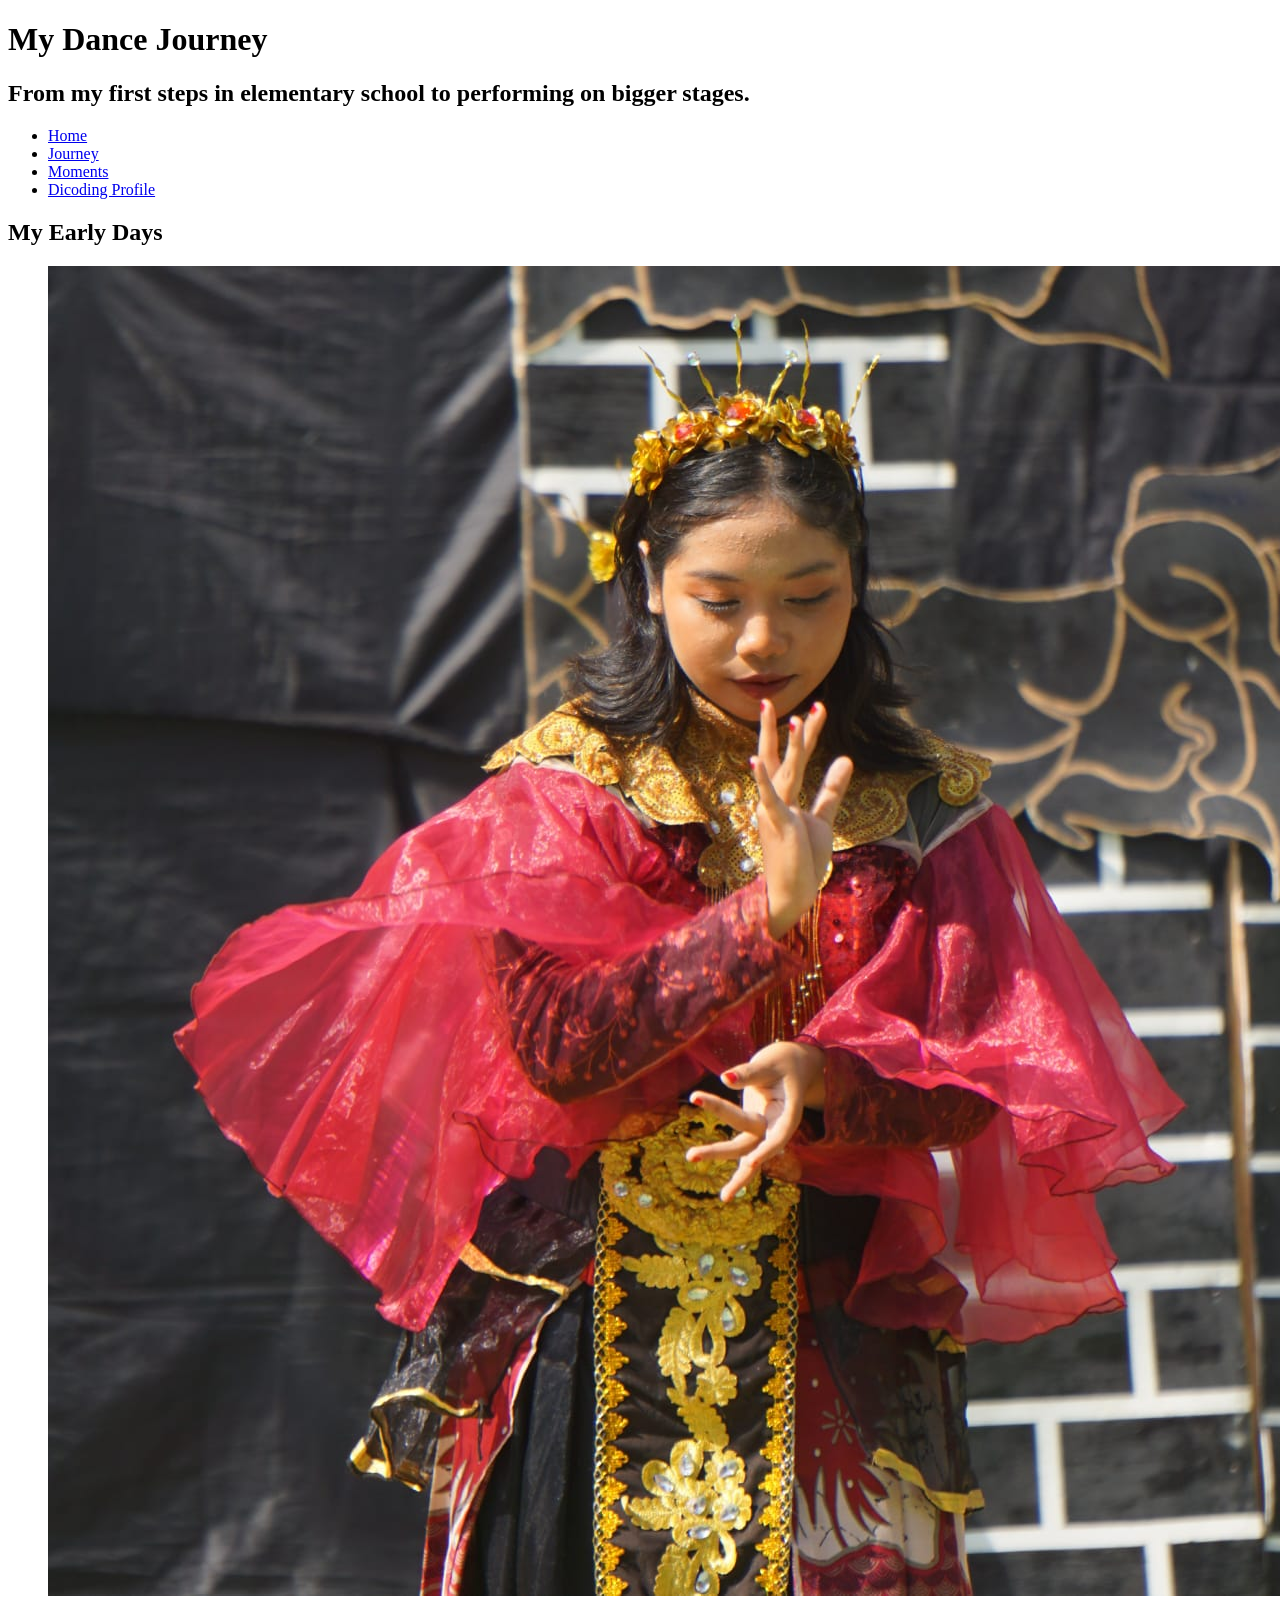
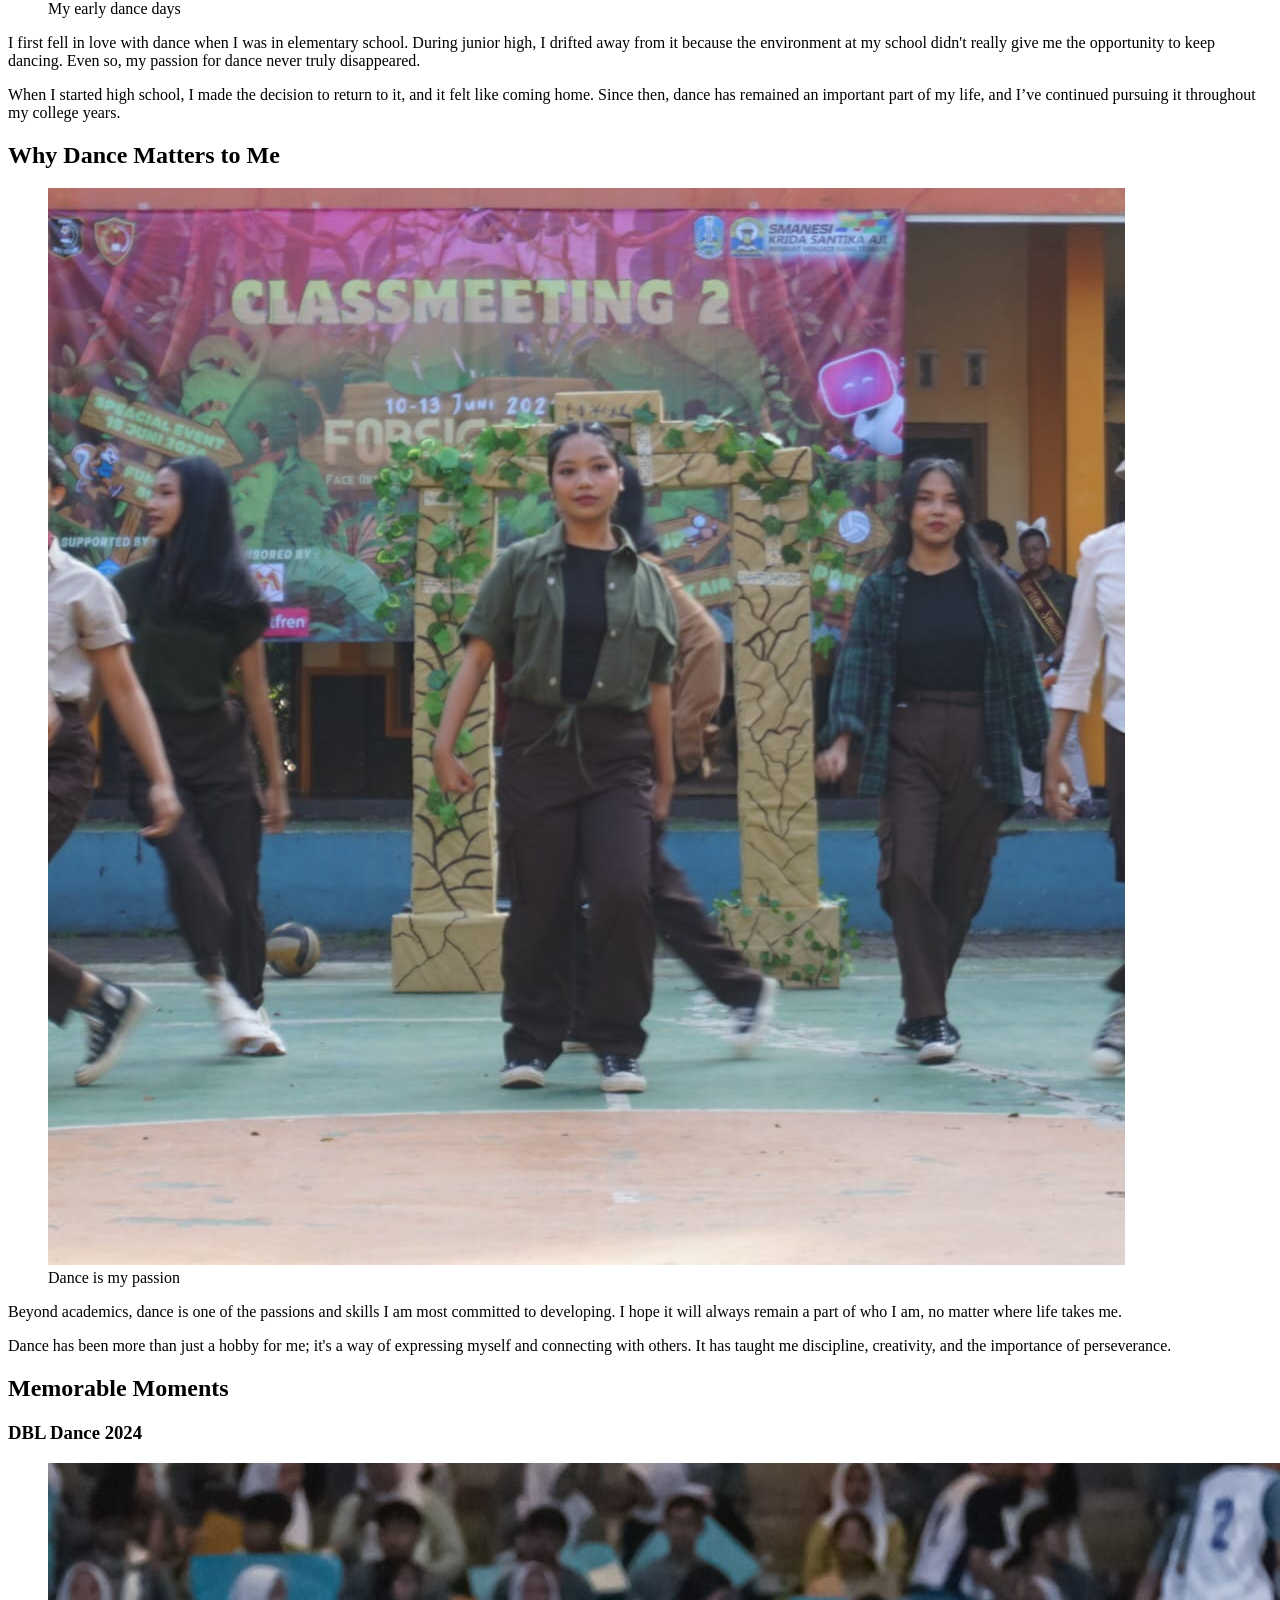
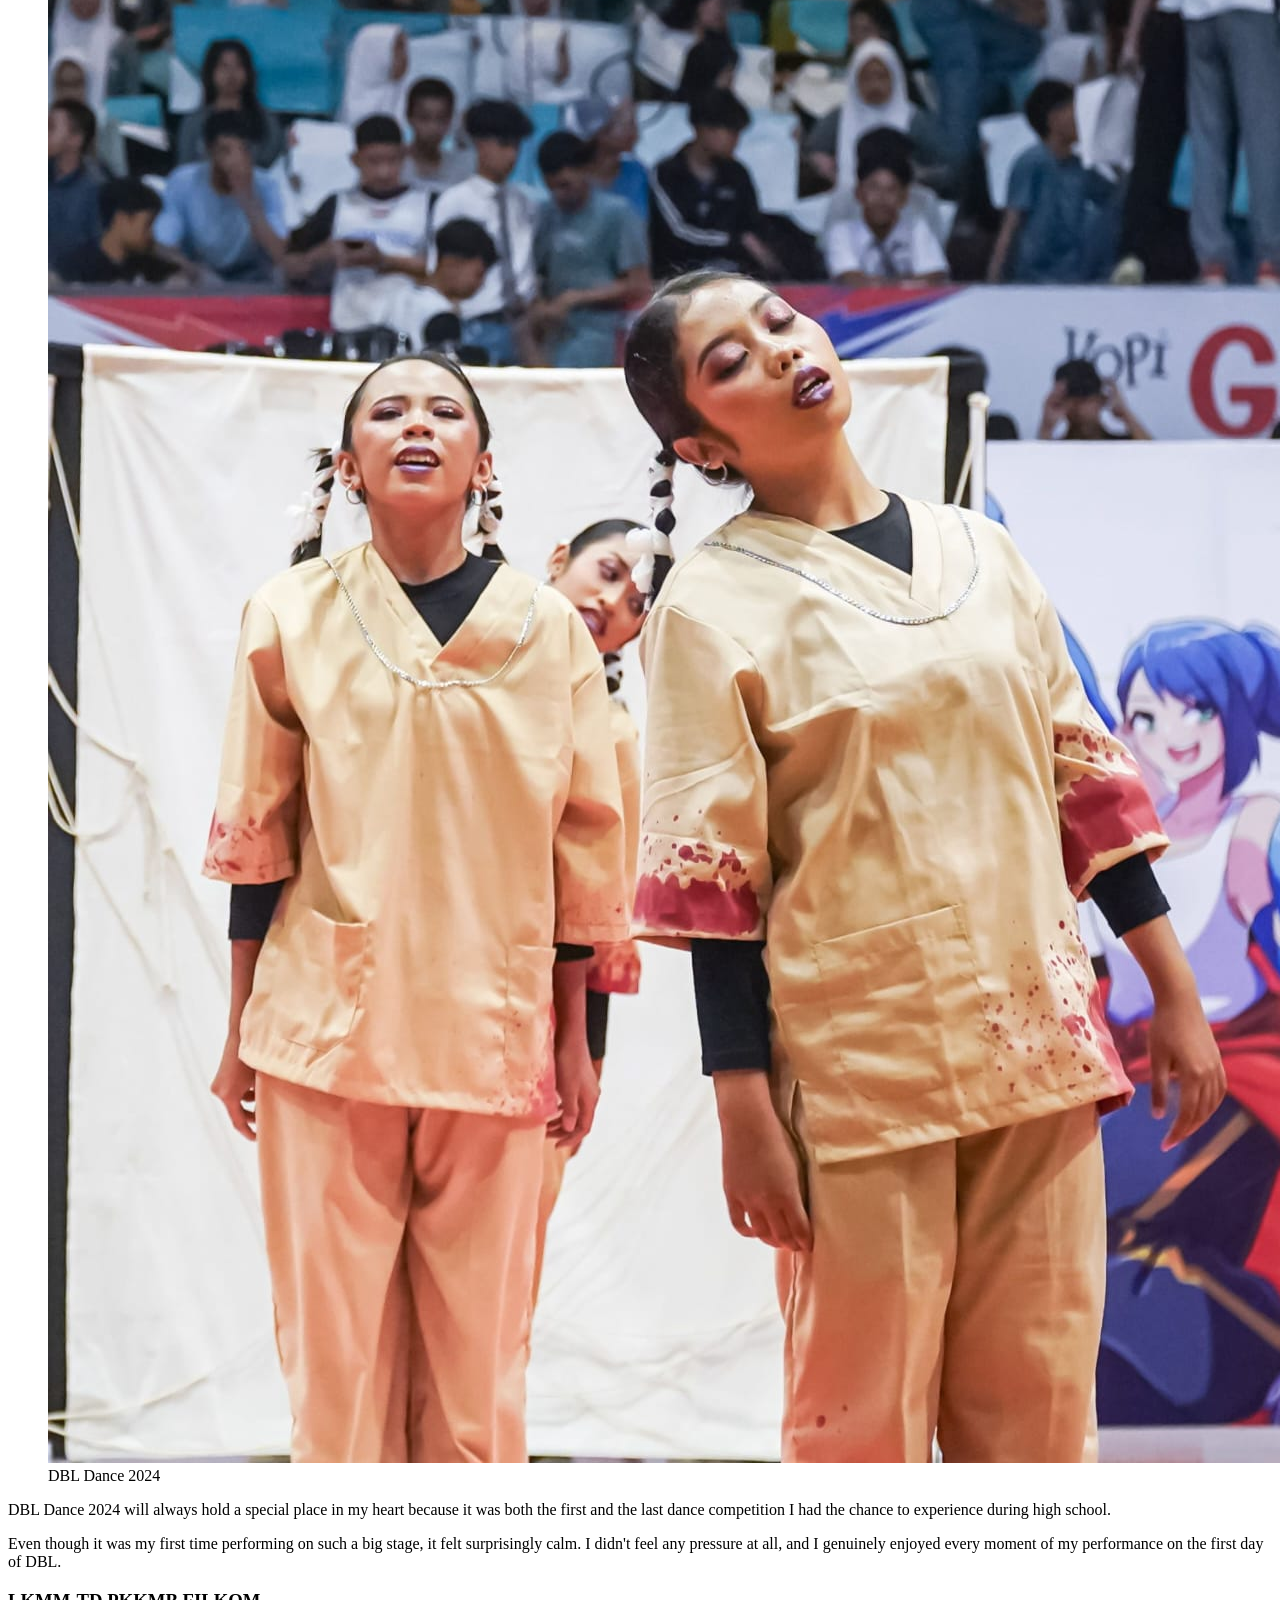
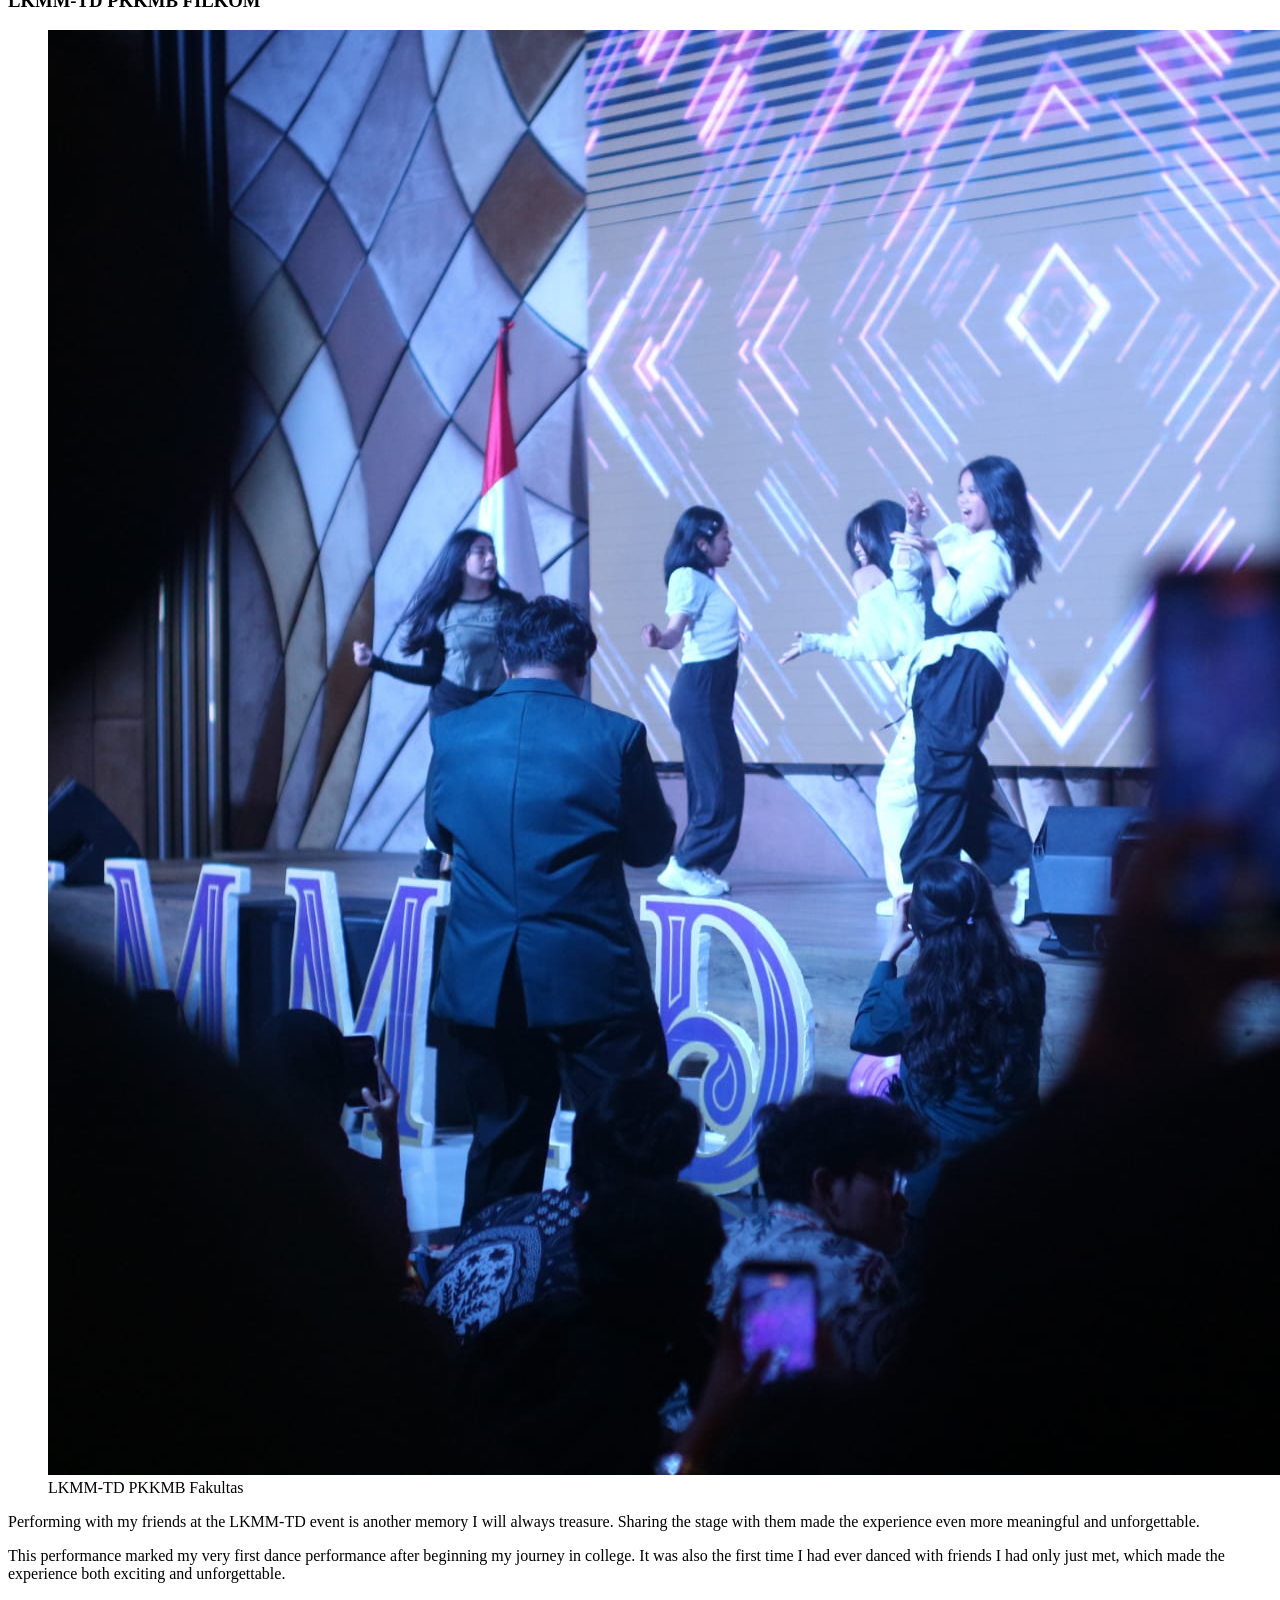
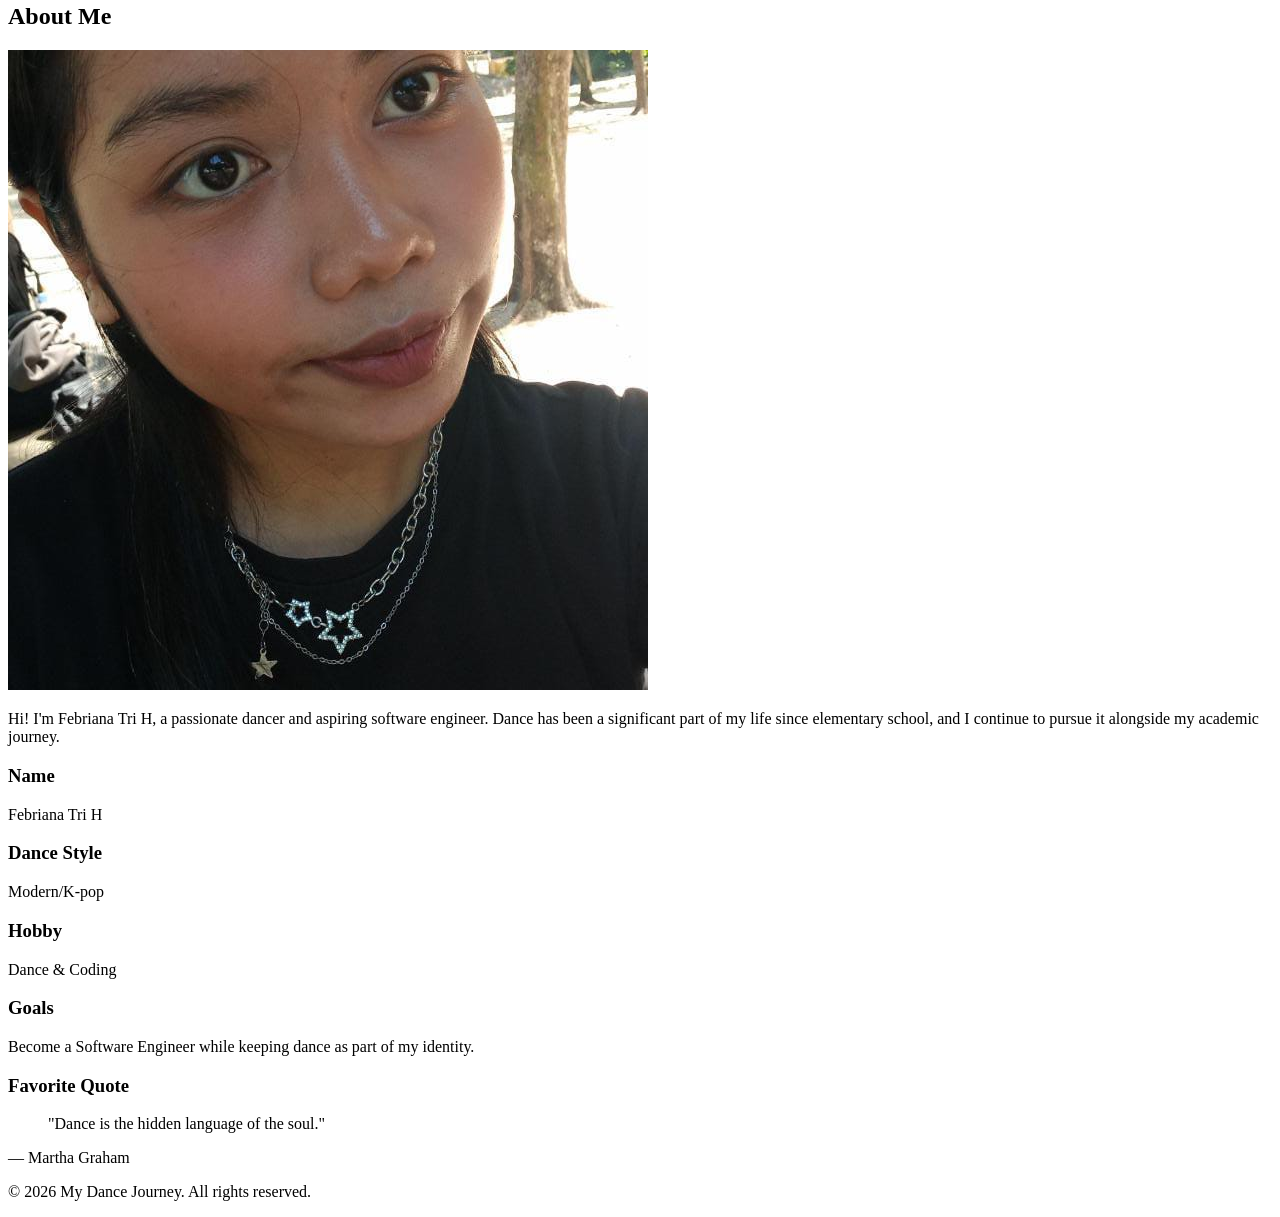
==== index.html @ 872b8cc8 "Complete semantic HTML structure" ====
<!DOCTYPE html>
<html lang="en">
<head>
    <meta charset="UTF-8">
    <meta name="viewport" content="width=device-width, initial-scale=1.0">
    <meta name="description" content="A personal journey through dance, from early beginnings to memorable performances.">
    <title>My Dance Journey</title>
</head>
<body>
    <header>
        <h1>My Dance Journey</h1>
        <h2>From my first steps in elementary school to performing on bigger stages.</h2>

        <nav>
        <ul>
            <li><a href="index.html">Home</a></li>
            <li><a href="#journey">Journey</a></li>
            <li><a href="#memorable-moments">Moments</a></li>
            <li><a href="https://www.dicoding.com/users/anaa1004">Dicoding Profile</a></li>
        </ul>
        </nav>
    </header>

    <main>
        <div id="content">
            <article id="journey">
                <h2>My Early Days</h2>
                <figure>
                    <img src="assets/foto1.jpeg" alt="My early dance days">
                    <figcaption>My early dance days</figcaption>
                </figure>
                <p>I first fell in love with dance when I was in elementary school. During junior high, I drifted away from it because the environment at my school didn't really give me the opportunity to keep dancing. Even so, my passion for dance never truly disappeared.</p>
                <p>When I started high school, I made the decision to return to it, and it felt like coming home. Since then, dance has remained an important part of my life, and I’ve continued pursuing it throughout my college years.</p>
            </article>
            <article id="why-dance">
                <h2>Why Dance Matters to Me</h2>
                <figure>
                    <img src="assets/foto4.jpeg" alt="Dance is my passion">
                    <figcaption>Dance is my passion</figcaption>
                </figure>
                <p>Beyond academics, dance is one of the passions and skills I am most committed to developing. I hope it will always remain a part of who I am, no matter where life takes me.</p>
                <p>Dance has been more than just a hobby for me; it's a way of expressing myself and connecting with others. It has taught me discipline, creativity, and the importance of perseverance.</p>
            </article>
            <article id="memorable-moments">
                <h2>Memorable Moments</h2>

                <h3>DBL Dance 2024</h3>
                <figure>
                    <img src="assets/foto3.jpeg" alt="DBL Dance 2024">
                    <figcaption>DBL Dance 2024</figcaption>
                </figure>
                <p>DBL Dance 2024 will always hold a special place in my heart because it was both the first and the last dance competition I had the chance to experience during high school.</p>
                <p>Even though it was my first time performing on such a big stage, it felt surprisingly calm. I didn't feel any pressure at all, and I genuinely enjoyed every moment of my performance on the first day of DBL.</p>
                <h3>LKMM-TD PKKMB FILKOM</h3>
                <figure>
                    <img src="assets/foto2.jpeg" alt="LKMM-TD PKKMB Fakultas">
                    <figcaption>LKMM-TD PKKMB Fakultas</figcaption>
                </figure>
                <p>Performing with my friends at the LKMM-TD event is another memory I will always treasure. Sharing the stage with them made the experience even more meaningful and unforgettable.</p>
                <p>This performance marked my very first dance performance after beginning my journey in college. It was also the first time I had ever danced with friends I had only just met, which made the experience both exciting and unforgettable.</p>
            </article>
        </div>

        <aside>
            <h2>About Me</h2>
            <img src="assets/profile.jpeg" alt="Profile Picture">

            <p>Hi! I'm Febriana Tri H, a passionate dancer and aspiring software engineer. Dance has been a significant part of my life since elementary school, and I continue to pursue it alongside my academic journey.</p>

            <section>
                <h3>Name</h3>
                <p>Febriana Tri H</p>
            </section>

            <section>
                <h3>Dance Style</h3>
                <p>Modern/K-pop</p>
            </section>

            <section>
                <h3>Hobby</h3>
                <p>Dance & Coding</p>
            </section>

            <section>
                <h3>Goals</h3>
                <p>Become a Software Engineer while keeping dance as part of my identity.</p>
            </section>

            <section>
                <h3>Favorite Quote</h3>
                <blockquote>
                    "Dance is the hidden language of the soul."
                </blockquote>
                <p>— Martha Graham</p>
            </section>
        </aside>
            

    </main>

    <footer>
        <p>&copy; 2026 My Dance Journey. All rights reserved.</p>
    </footer>

</body>
</html>
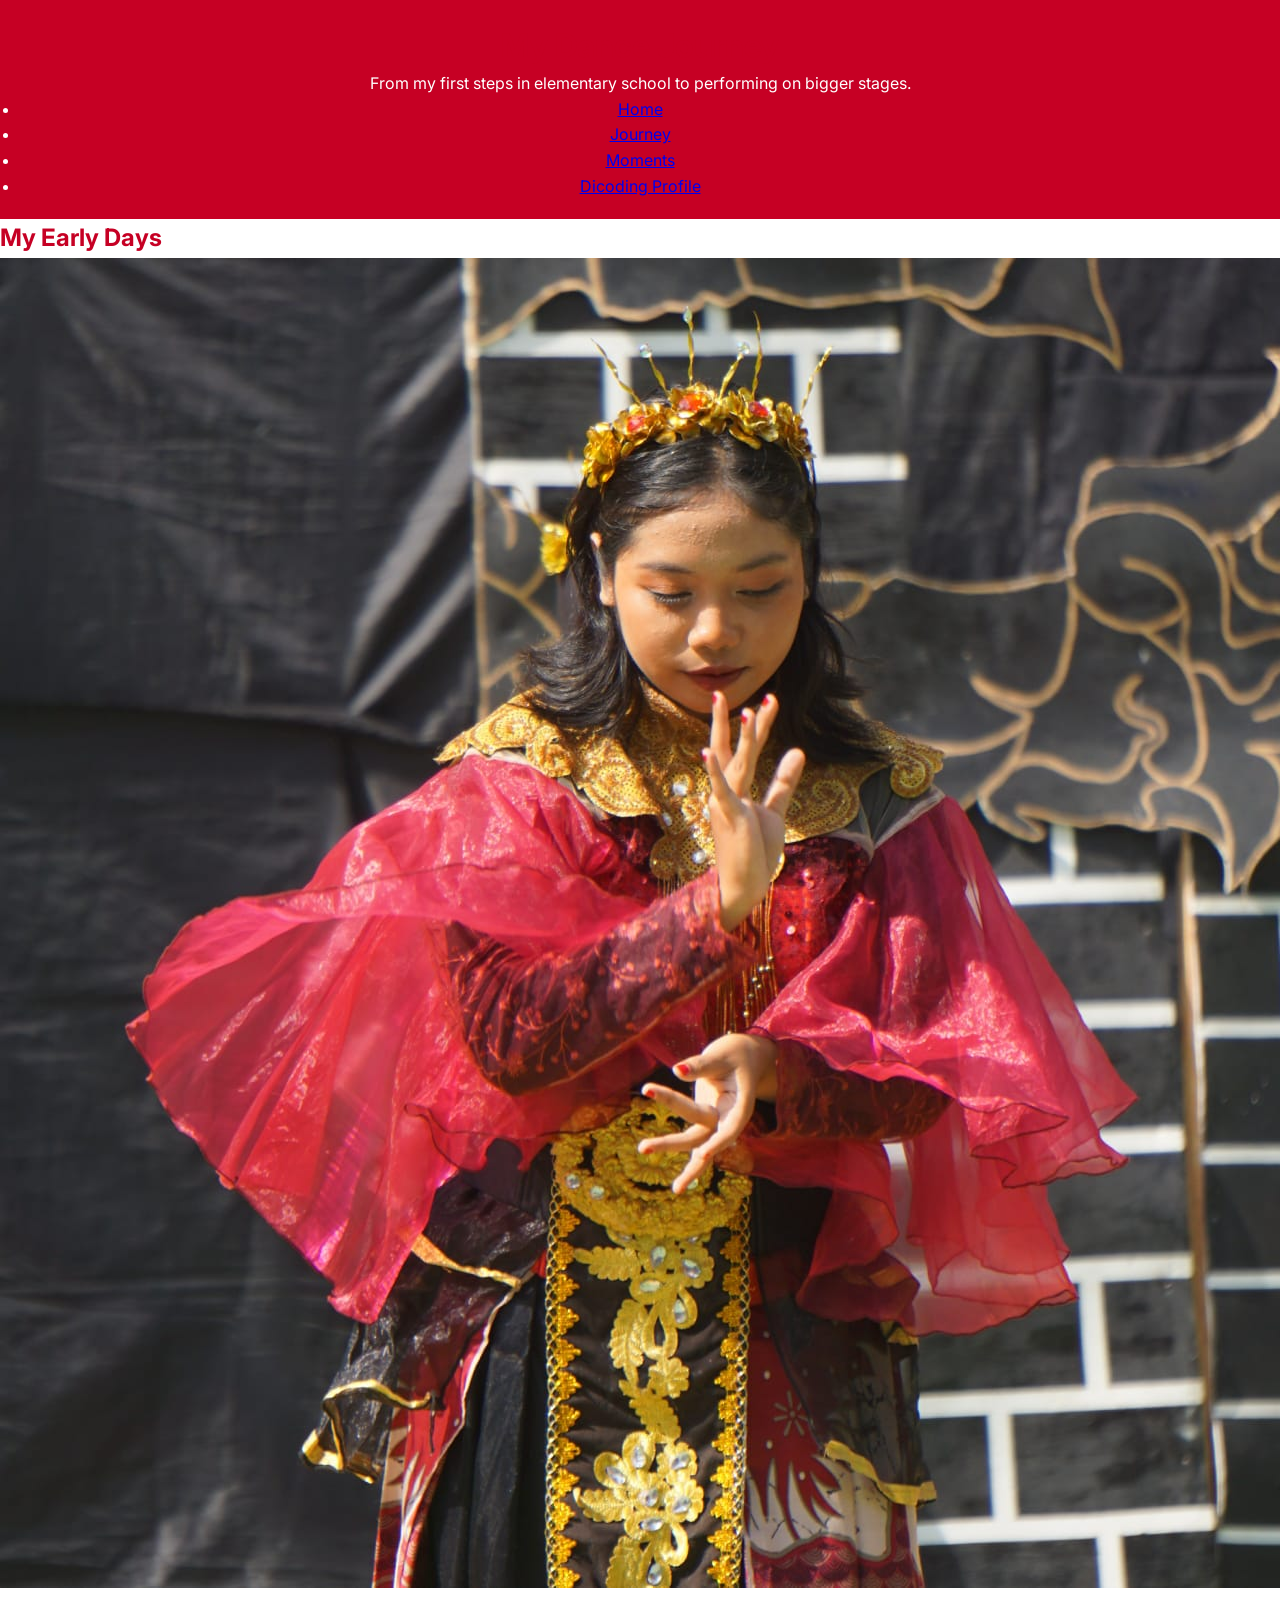
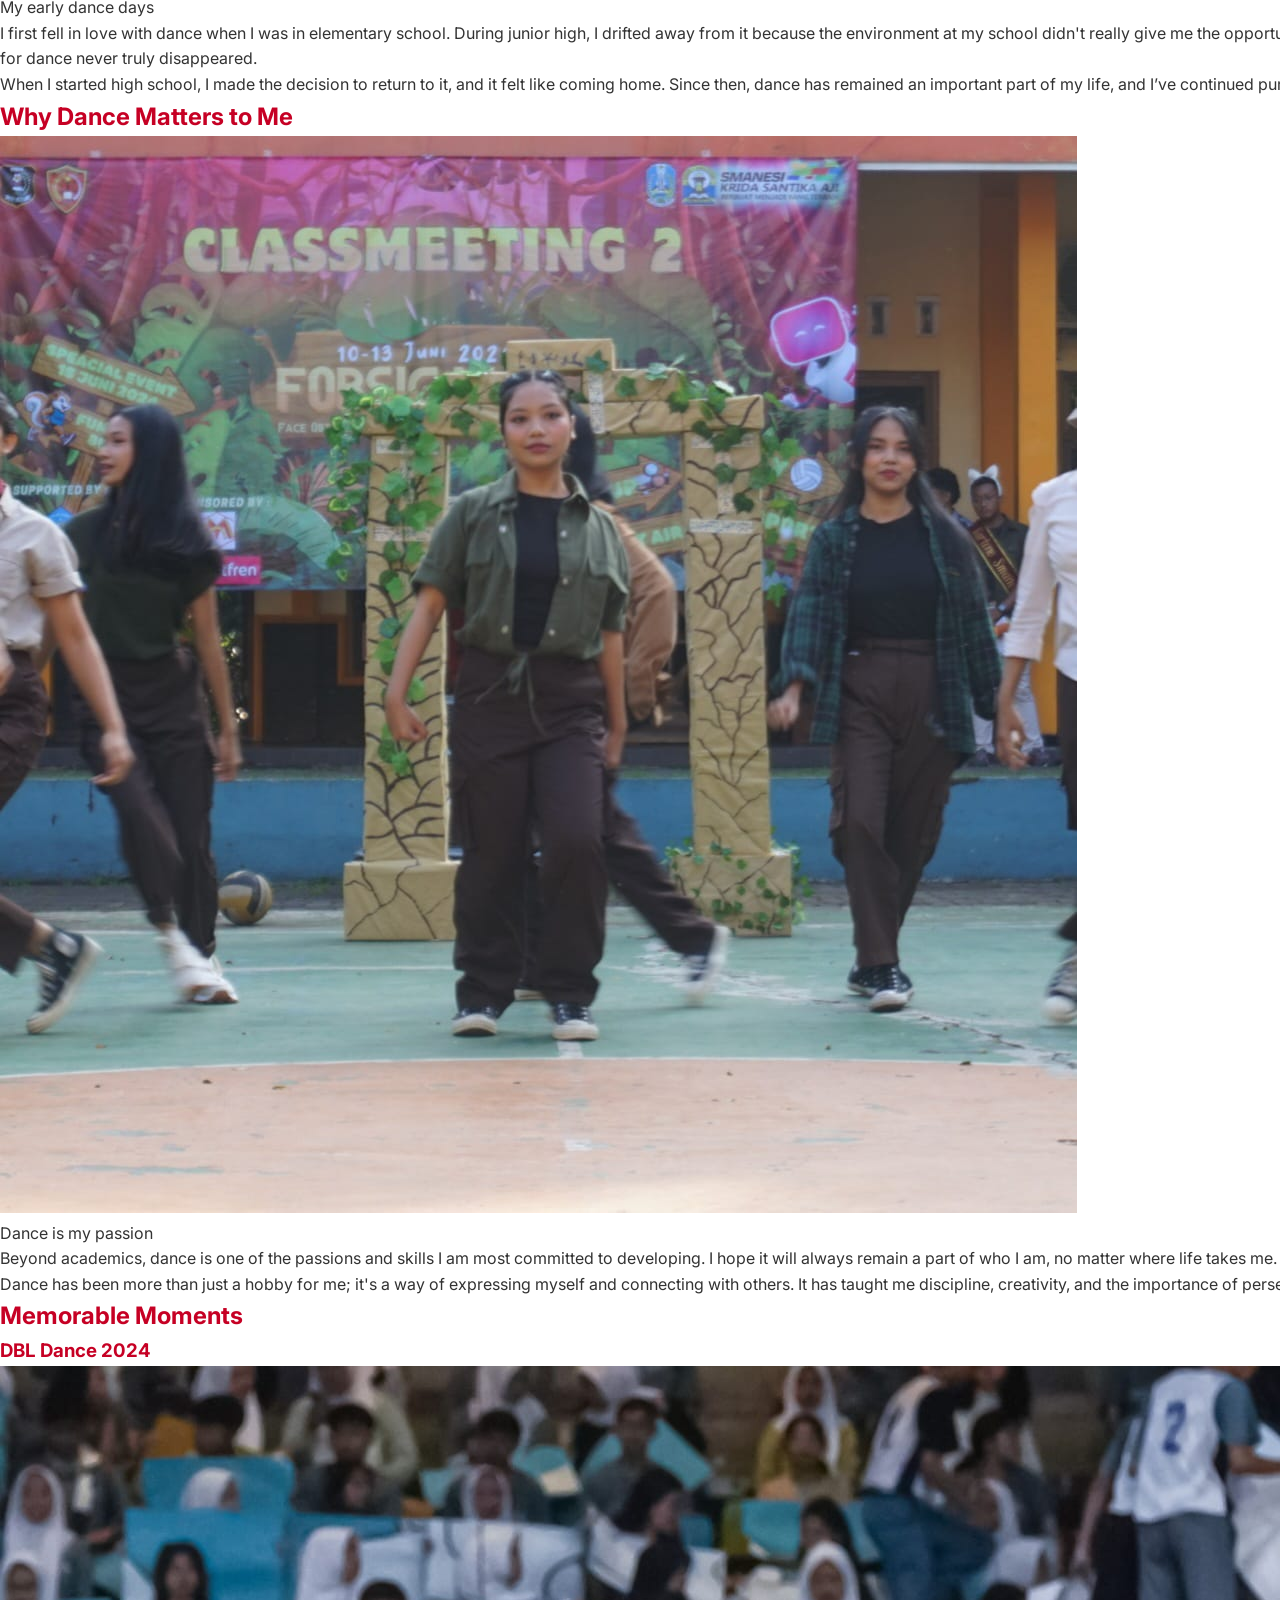
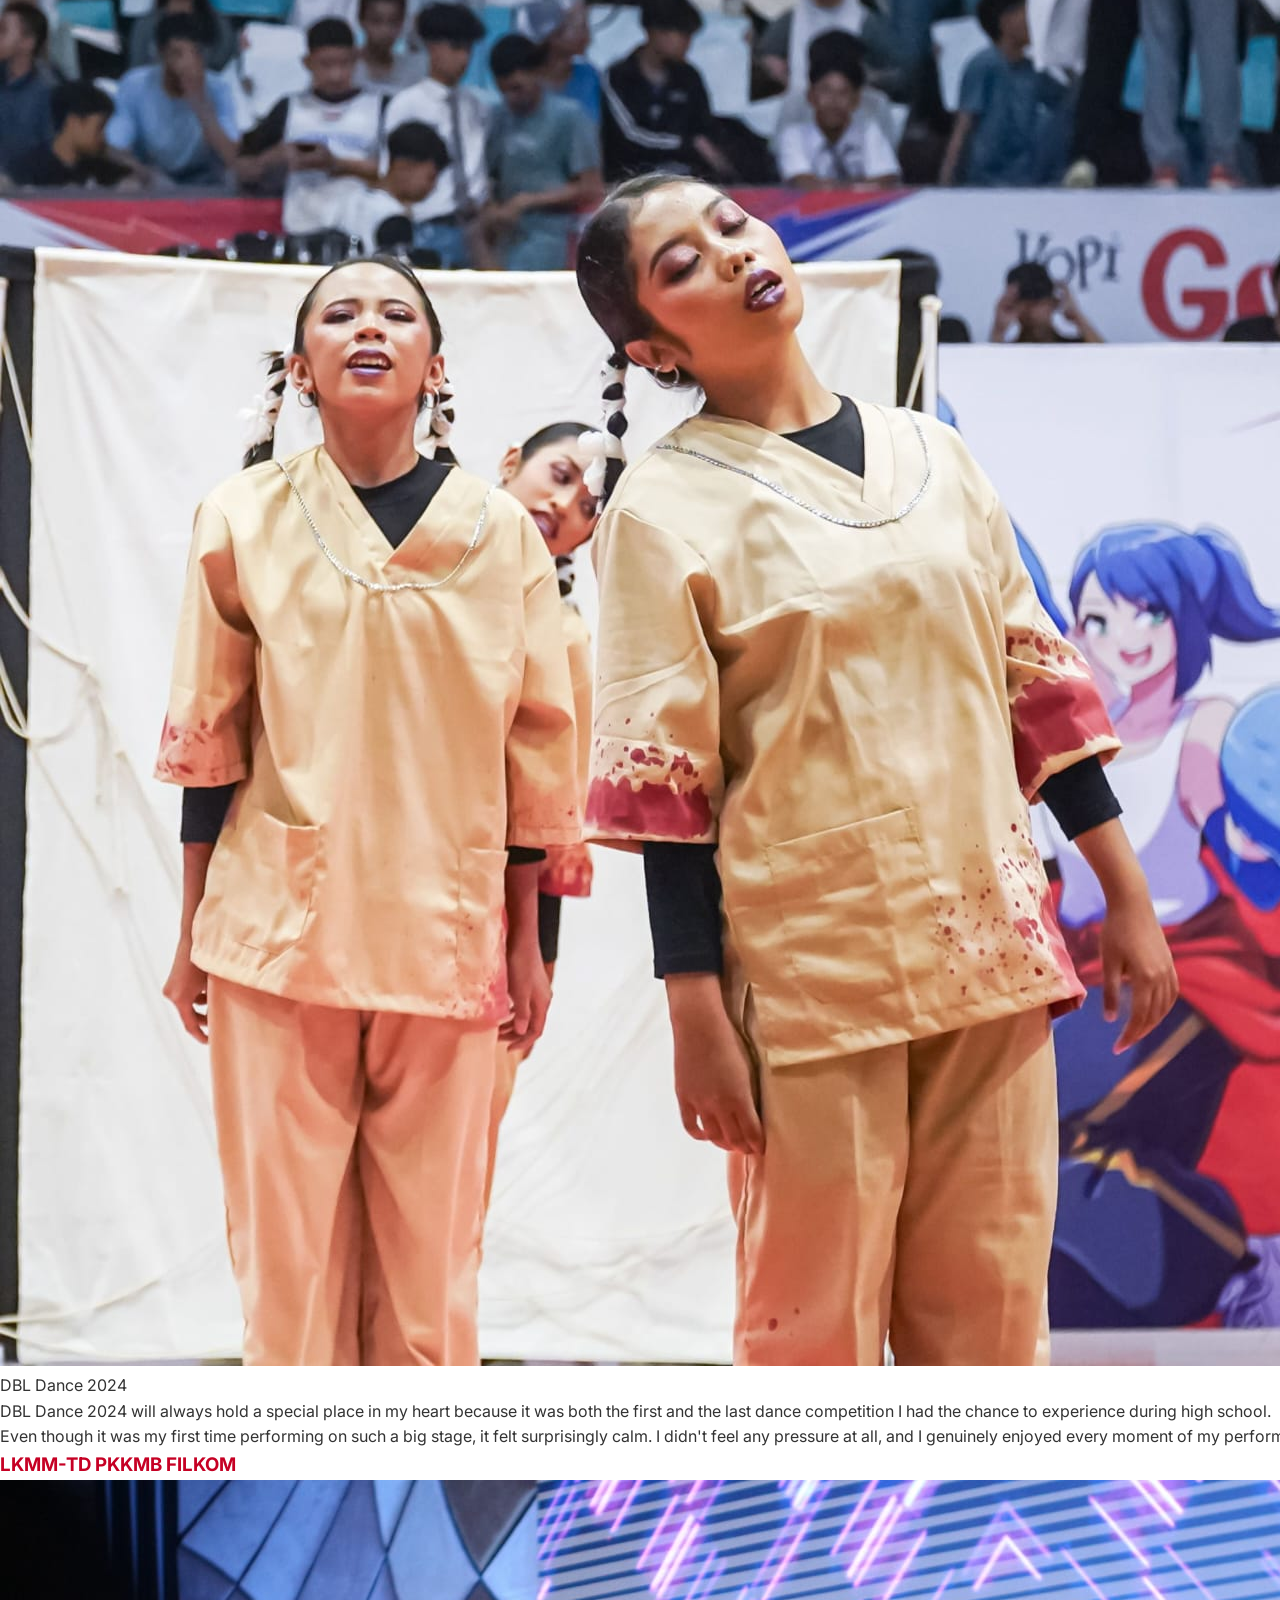
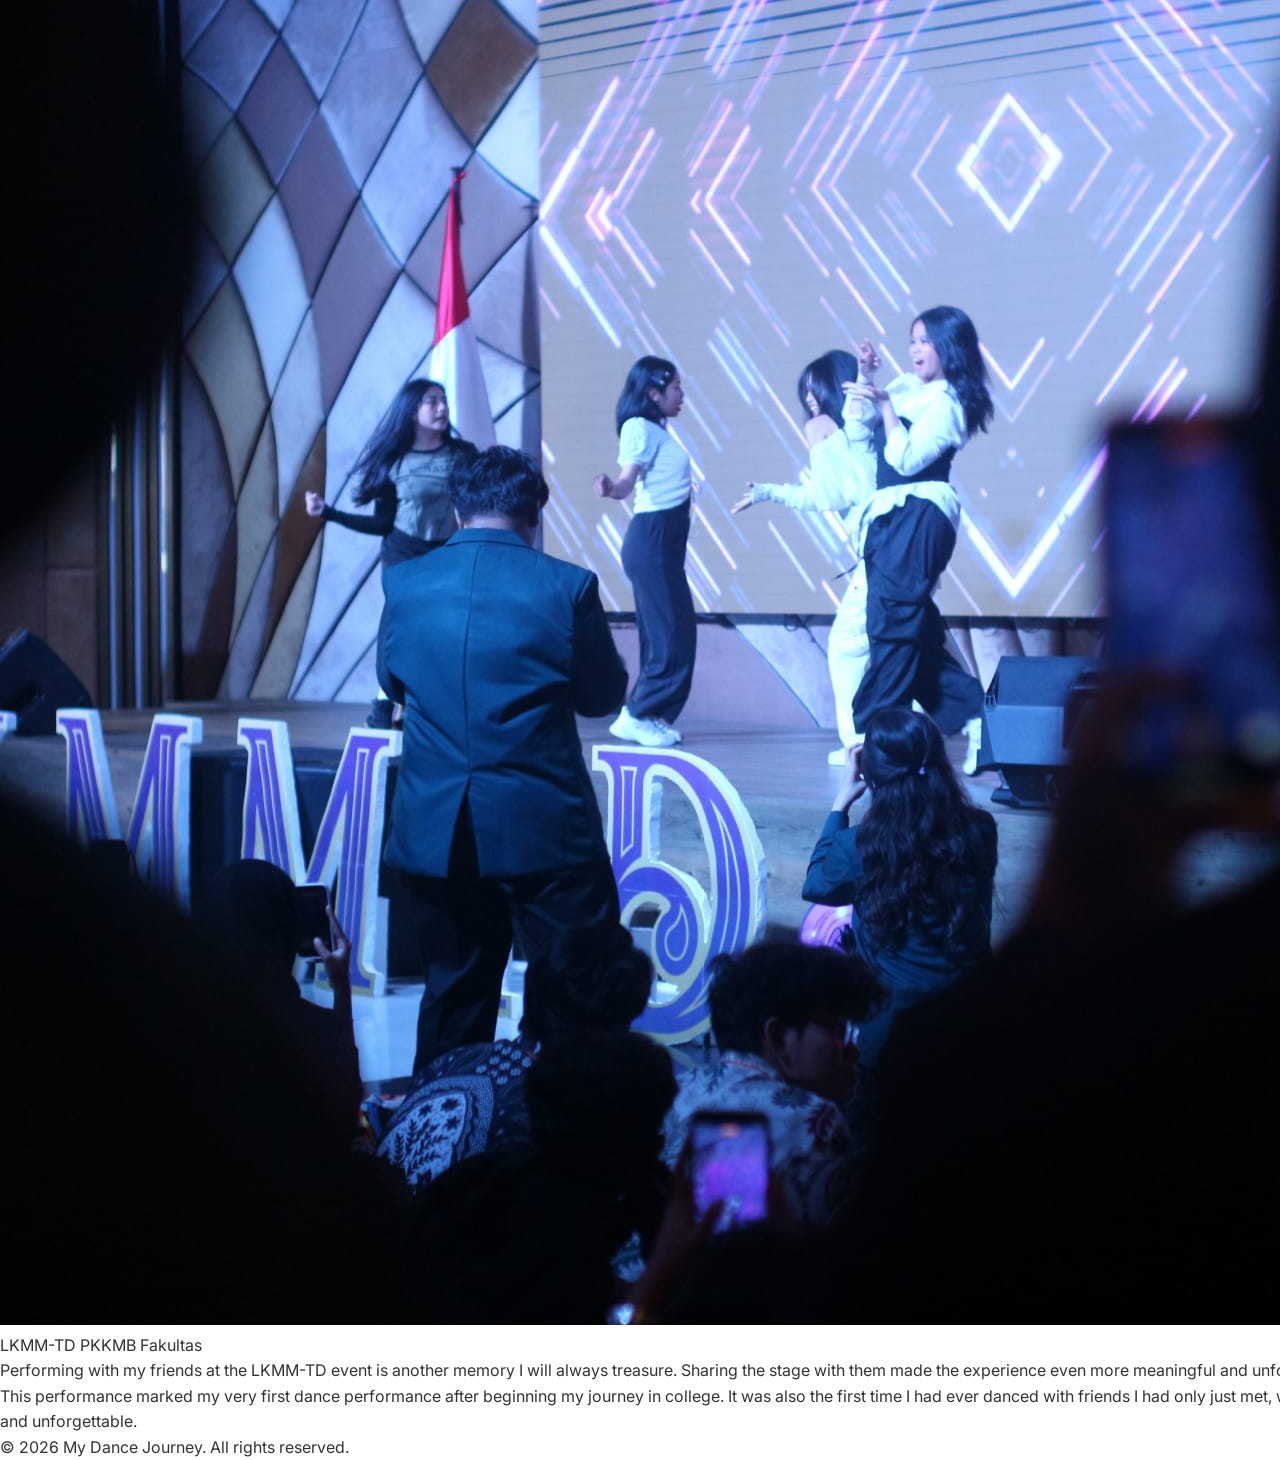
==== commit 68a94153: "Add basic CSS styling and Flexbox layout" ====
--- a/index.html
+++ b/index.html
@@ -5,11 +5,17 @@
     <meta name="viewport" content="width=device-width, initial-scale=1.0">
     <meta name="description" content="A personal journey through dance, from early beginnings to memorable performances.">
     <title>My Dance Journey</title>
+
+    <link rel="stylesheet" href="assets/styles/style.css">
+
+    <link rel="preconnect" href="https://fonts.googleapis.com">
+    <link rel="preconnect" href="https://fonts.gstatic.com" crossorigin>
+    <link href="https://fonts.googleapis.com/css2?family=Inter:ital,opsz,wght@0,14..32,100..900;1,14..32,100..900&display=swap" rel="stylesheet">
 </head>
 <body>
     <header>
         <h1>My Dance Journey</h1>
-        <h2>From my first steps in elementary school to performing on bigger stages.</h2>
+        <p>From my first steps in elementary school to performing on bigger stages.</p>
 
         <nav>
         <ul>
@@ -26,7 +32,7 @@
             <article id="journey">
                 <h2>My Early Days</h2>
                 <figure>
-                    <img src="assets/foto1.jpeg" alt="My early dance days">
+                    <img src="assets/images/foto1.jpeg" alt="My early dance days">
                     <figcaption>My early dance days</figcaption>
                 </figure>
                 <p>I first fell in love with dance when I was in elementary school. During junior high, I drifted away from it because the environment at my school didn't really give me the opportunity to keep dancing. Even so, my passion for dance never truly disappeared.</p>
@@ -35,7 +41,7 @@
             <article id="why-dance">
                 <h2>Why Dance Matters to Me</h2>
                 <figure>
-                    <img src="assets/foto4.jpeg" alt="Dance is my passion">
+                    <img src="assets/images/foto4.jpeg" alt="Dance is my passion">
                     <figcaption>Dance is my passion</figcaption>
                 </figure>
                 <p>Beyond academics, dance is one of the passions and skills I am most committed to developing. I hope it will always remain a part of who I am, no matter where life takes me.</p>
@@ -46,14 +52,14 @@
 
                 <h3>DBL Dance 2024</h3>
                 <figure>
-                    <img src="assets/foto3.jpeg" alt="DBL Dance 2024">
+                    <img src="assets/images/foto3.jpeg" alt="DBL Dance 2024">
                     <figcaption>DBL Dance 2024</figcaption>
                 </figure>
                 <p>DBL Dance 2024 will always hold a special place in my heart because it was both the first and the last dance competition I had the chance to experience during high school.</p>
                 <p>Even though it was my first time performing on such a big stage, it felt surprisingly calm. I didn't feel any pressure at all, and I genuinely enjoyed every moment of my performance on the first day of DBL.</p>
                 <h3>LKMM-TD PKKMB FILKOM</h3>
                 <figure>
-                    <img src="assets/foto2.jpeg" alt="LKMM-TD PKKMB Fakultas">
+                    <img src="assets/images/foto2.jpeg" alt="LKMM-TD PKKMB Fakultas">
                     <figcaption>LKMM-TD PKKMB Fakultas</figcaption>
                 </figure>
                 <p>Performing with my friends at the LKMM-TD event is another memory I will always treasure. Sharing the stage with them made the experience even more meaningful and unforgettable.</p>
@@ -63,7 +69,7 @@
 
         <aside>
             <h2>About Me</h2>
-            <img src="assets/profile.jpeg" alt="Profile Picture">
+            <img src="assets/images/profile.jpeg" alt="Profile Picture">
 
             <p>Hi! I'm Febriana Tri H, a passionate dancer and aspiring software engineer. Dance has been a significant part of my life since elementary school, and I continue to pursue it alongside my academic journey.</p>
 
--- a/assets/styles/style.css
+++ b/assets/styles/style.css
@@ -0,0 +1,44 @@
+* {
+    box-sizing: border-box;
+    margin: 0;
+    padding: 0;
+}
+
+body {
+    font-family: 'Inter', sans-serif;
+    line-height: 1.6;
+    background-color: #ffffff;
+    color: #333333;
+}
+
+h1, h2{
+    color: #c60024;
+}
+
+article h3 {
+    color: #c60024;
+}
+
+aside h3 {
+    color: #000000;
+}
+
+main {
+    display: flex;
+    gap: 1.5rem;
+}
+
+#content {
+    flex: 4;
+}
+
+aside {
+    flex: 1;
+}
+
+header {
+    text-align: center;
+    padding: 20px;
+    background-color: #c60024;
+    color: white;
+}
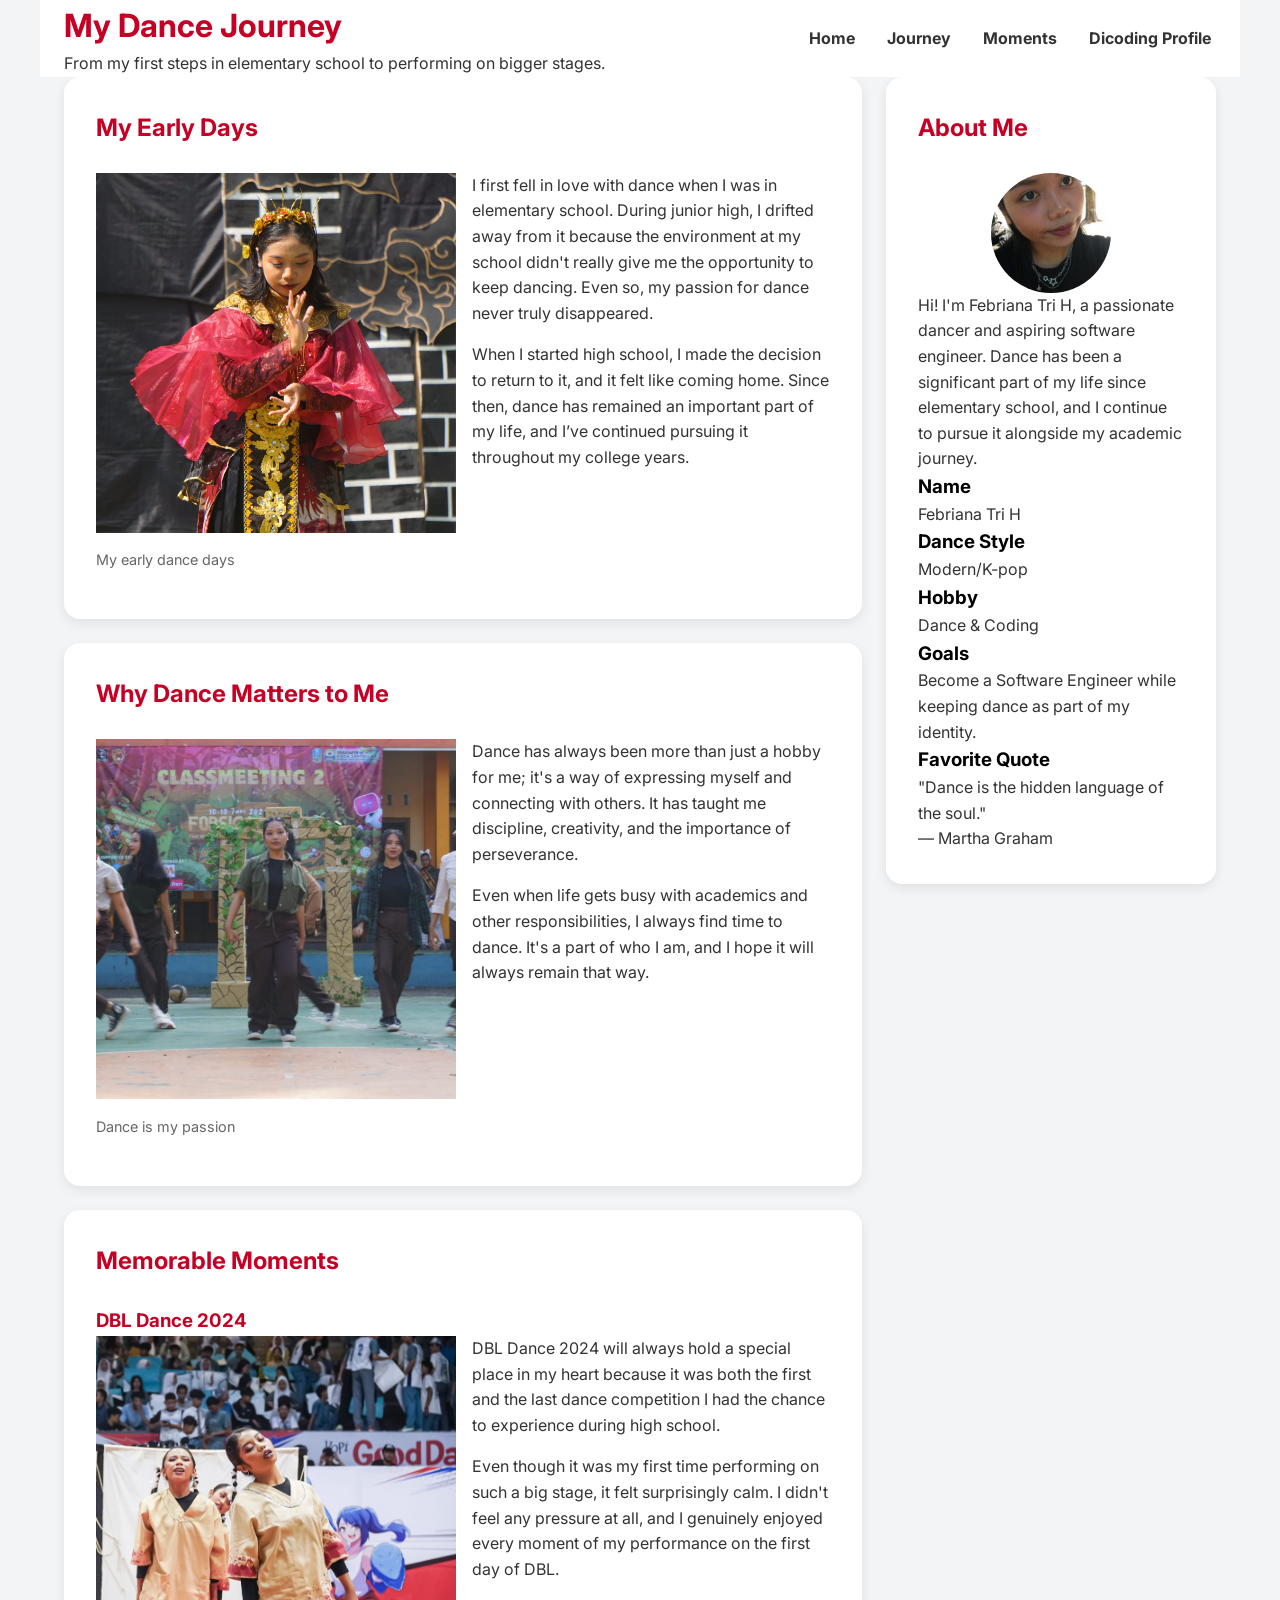
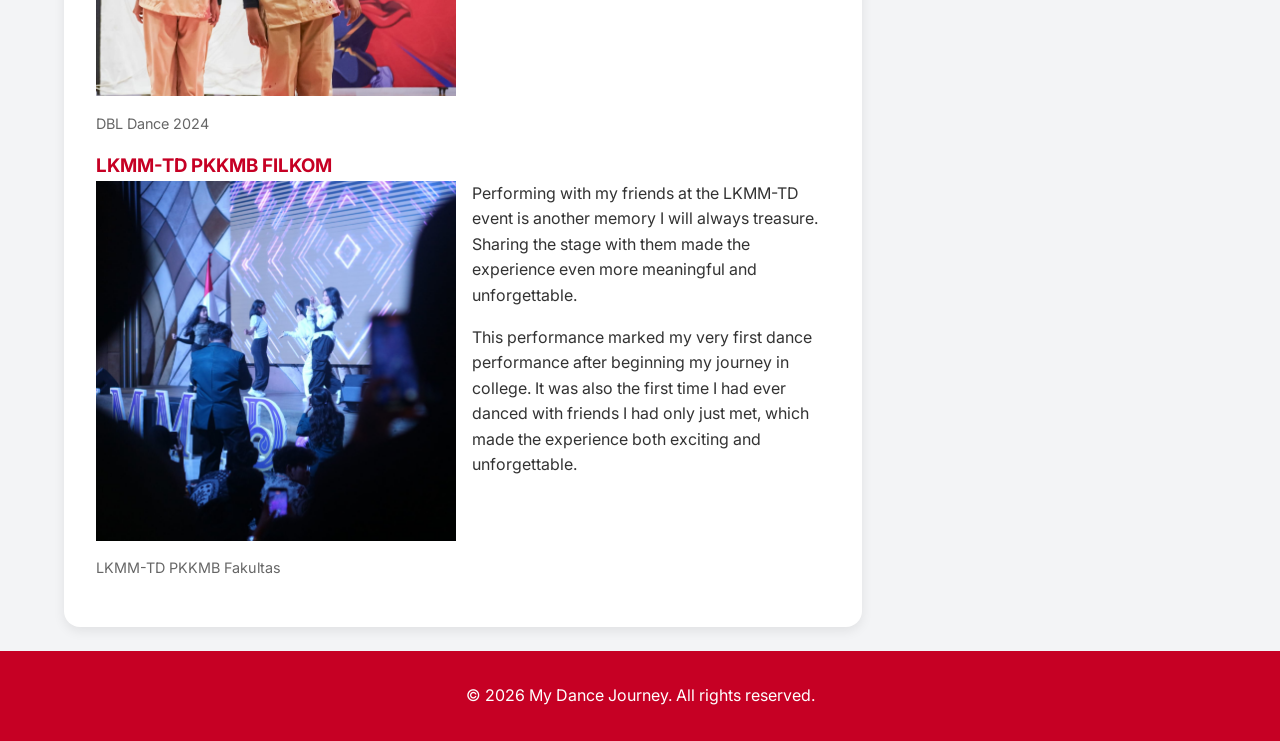
==== commit 78c2b3a0: "Refactor HTML structure and improve desktop layout styling" ====
--- a/index.html
+++ b/index.html
@@ -13,9 +13,11 @@
     <link href="https://fonts.googleapis.com/css2?family=Inter:ital,opsz,wght@0,14..32,100..900;1,14..32,100..900&display=swap" rel="stylesheet">
 </head>
 <body>
-    <header>
-        <h1>My Dance Journey</h1>
-        <p>From my first steps in elementary school to performing on bigger stages.</p>
+    <header class="container">
+        <div class="logo">
+            <h1>My Dance Journey</h1>
+            <p>From my first steps in elementary school to performing on bigger stages.</p>
+        </div>
 
         <nav>
         <ul>
@@ -27,47 +29,68 @@
         </nav>
     </header>
 
-    <main>
+    <main class="container">
         <div id="content">
-            <article id="journey">
+            <article id="journey" class="card">
                 <h2>My Early Days</h2>
-                <figure>
-                    <img src="assets/images/foto1.jpeg" alt="My early dance days">
-                    <figcaption>My early dance days</figcaption>
-                </figure>
-                <p>I first fell in love with dance when I was in elementary school. During junior high, I drifted away from it because the environment at my school didn't really give me the opportunity to keep dancing. Even so, my passion for dance never truly disappeared.</p>
-                <p>When I started high school, I made the decision to return to it, and it felt like coming home. Since then, dance has remained an important part of my life, and I’ve continued pursuing it throughout my college years.</p>
+                <div class="article-content">
+                    <figure class="article-image">
+                        <img src="assets/images/foto1.jpeg" alt="My early dance days">
+                        <figcaption>My early dance days</figcaption>
+                    </figure>
+                    <div class="article-text">
+                        <p>I first fell in love with dance when I was in elementary school. During junior high, I drifted away from it because the environment at my school didn't really give me the opportunity to keep dancing. Even so, my passion for dance never truly disappeared.</p>
+                        <p>When I started high school, I made the decision to return to it, and it felt like coming home. Since then, dance has remained an important part of my life, and I’ve continued pursuing it throughout my college years.</p>
+                    </div>
+                </div>
             </article>
-            <article id="why-dance">
+            <article id="why-dance" class="card">
                 <h2>Why Dance Matters to Me</h2>
-                <figure>
-                    <img src="assets/images/foto4.jpeg" alt="Dance is my passion">
-                    <figcaption>Dance is my passion</figcaption>
-                </figure>
-                <p>Beyond academics, dance is one of the passions and skills I am most committed to developing. I hope it will always remain a part of who I am, no matter where life takes me.</p>
-                <p>Dance has been more than just a hobby for me; it's a way of expressing myself and connecting with others. It has taught me discipline, creativity, and the importance of perseverance.</p>
+                <div class="article-content">
+                    <figure class="article-image">
+                        <img src="assets/images/foto4.jpeg" alt="Dance is my passion">
+                        <figcaption>Dance is my passion</figcaption>
+                    </figure>
+                    <div class="article-text">
+                        <p>Dance has always been more than just a hobby for me; it's a way of expressing myself and connecting with others. It has taught me discipline, creativity, and the importance of perseverance.</p>
+                        <p>Even when life gets busy with academics and other responsibilities, I always find time to dance. It's a part of who I am, and I hope it will always remain that way.</p>
+                    </div>
+                </div>
             </article>
-            <article id="memorable-moments">
+            <article id="memorable-moments" class="card">
                 <h2>Memorable Moments</h2>
-
-                <h3>DBL Dance 2024</h3>
-                <figure>
-                    <img src="assets/images/foto3.jpeg" alt="DBL Dance 2024">
-                    <figcaption>DBL Dance 2024</figcaption>
-                </figure>
-                <p>DBL Dance 2024 will always hold a special place in my heart because it was both the first and the last dance competition I had the chance to experience during high school.</p>
-                <p>Even though it was my first time performing on such a big stage, it felt surprisingly calm. I didn't feel any pressure at all, and I genuinely enjoyed every moment of my performance on the first day of DBL.</p>
-                <h3>LKMM-TD PKKMB FILKOM</h3>
-                <figure>
-                    <img src="assets/images/foto2.jpeg" alt="LKMM-TD PKKMB Fakultas">
-                    <figcaption>LKMM-TD PKKMB Fakultas</figcaption>
-                </figure>
-                <p>Performing with my friends at the LKMM-TD event is another memory I will always treasure. Sharing the stage with them made the experience even more meaningful and unforgettable.</p>
-                <p>This performance marked my very first dance performance after beginning my journey in college. It was also the first time I had ever danced with friends I had only just met, which made the experience both exciting and unforgettable.</p>
+                <div class="moments-slider">
+                    <div class="moment">
+                        <h3>DBL Dance 2024</h3>
+                        <div class="article-content">
+                            <figure class="article-image">
+                                <img src="assets/images/foto3.jpeg" alt="DBL Dance 2024">
+                                <figcaption>DBL Dance 2024</figcaption>
+                            </figure>
+                            <div class="article-text">
+                                <p>DBL Dance 2024 will always hold a special place in my heart because it was both the first and the last dance competition I had the chance to experience during high school.</p>
+                                <p>Even though it was my first time performing on such a big stage, it felt surprisingly calm. I didn't feel any pressure at all, and I genuinely enjoyed every moment of my performance on the first day of DBL.</p>
+                            </div>
+                        </div>
+                    </div>
+                    <div class="moment">
+                        <h3>LKMM-TD PKKMB FILKOM</h3>
+                        <div class="article-content">
+                            <figure class="article-image">
+                                <img src="assets/images/foto2.jpeg" alt="LKMM-TD PKKMB Fakultas">
+                                <figcaption>LKMM-TD PKKMB Fakultas</figcaption>
+                            </figure>
+                            <div class="article-text">
+                                <p>Performing with my friends at the LKMM-TD event is another memory I will always treasure. Sharing the stage with them made the experience even more meaningful and unforgettable.</p>
+                                <p>This performance marked my very first dance performance after beginning my journey in college. It was also the first time I had ever danced with friends I had only just met, which made the experience both exciting and unforgettable.</p>
+                            </div>
+                        </div>
+                    </div>
+                </div>
             </article>
         </div>
 
-        <aside>
+        <aside class="card">
             <h2>About Me</h2>
             <img src="assets/images/profile.jpeg" alt="Profile Picture">
 
--- a/assets/styles/style.css
+++ b/assets/styles/style.css
@@ -7,11 +7,22 @@
 body {
     font-family: 'Inter', sans-serif;
     line-height: 1.6;
-    background-color: #ffffff;
+    background-color: #f3f4f6;
     color: #333333;
 }
 
-h1, h2{
+.logo h1 {
+    font-size: 2rem;
+    color: #c60024;
+}
+
+.container {
+    max-width: 1200px;
+    margin: 0 auto;
+    padding: 0 24px;
+}
+
+h2 {
     color: #c60024;
 }
 
@@ -19,17 +30,19 @@
     color: #c60024;
 }
 
-aside h3 {
+aside section h3 {
     color: #000000;
 }
 
 main {
     display: flex;
     gap: 1.5rem;
+    align-items: flex-start;
+    padding:60px 0;
 }
 
 #content {
-    flex: 4;
+    flex: 3;
 }
 
 aside {
@@ -37,8 +50,106 @@
 }
 
 header {
+    display: flex;
+    justify-content: space-between;
+    align-items: center;
+    padding: 20px 0;
+    background-color: #ffffff;
+    color: #333333;
+    position: sticky;
+    top: 0;
+    z-index: 100;
+}
+
+nav ul {
+  display: flex;
+  gap: 2rem;
+}
+
+nav li {
+  list-style-type: none;
+}
+
+nav {
+   padding: 5px;
+   background: inherit;
+}
+
+nav a {
+    text-decoration: none;
+    color: #333333;
+    font-weight: bold;
+    transition: color 0.3s;
+}
+
+nav a:hover {
+    color: #c60024;
+}
+
+figure {
+    margin-bottom: 1rem;
+}
+
+figcaption {
+    font-size: 0.9rem;
+    color: #666666;
+    margin-top: 0.5rem;
+}   
+
+.article-image {
+    flex-shrink: 0;
+}
+
+.article-image img {
+    width: 100%;
+    max-width: 360px;
+    height: 360px;
+    object-fit: cover;
+}
+
+aside img {
+    width: 120px;
+    height: 120px;
+    object-fit: cover;
+    border-radius: 50%;
+    display: block;
+    margin: 0 auto;
+}
+
+footer {
     text-align: center;
-    padding: 20px;
+    padding: 2rem;
     background-color: #c60024;
     color: white;
 }
+
+.card {
+    padding: 2rem;
+    background-color: #ffffff;
+    border-radius: 16px;
+    box-shadow: 0 4px 12px rgba(0, 0, 0, .08);
+    margin-bottom: 1.5rem;
+}
+
+.card h2 {
+    margin-bottom: 1.6rem;
+}
+
+.article-content {
+    display: flex;
+    gap: 1rem;
+    align-items: flex-start;
+}
+
+.article-text {
+    flex: 1;
+}
+
+.article-text p {
+    margin-bottom: 1rem;
+}
+
+
+
+
+
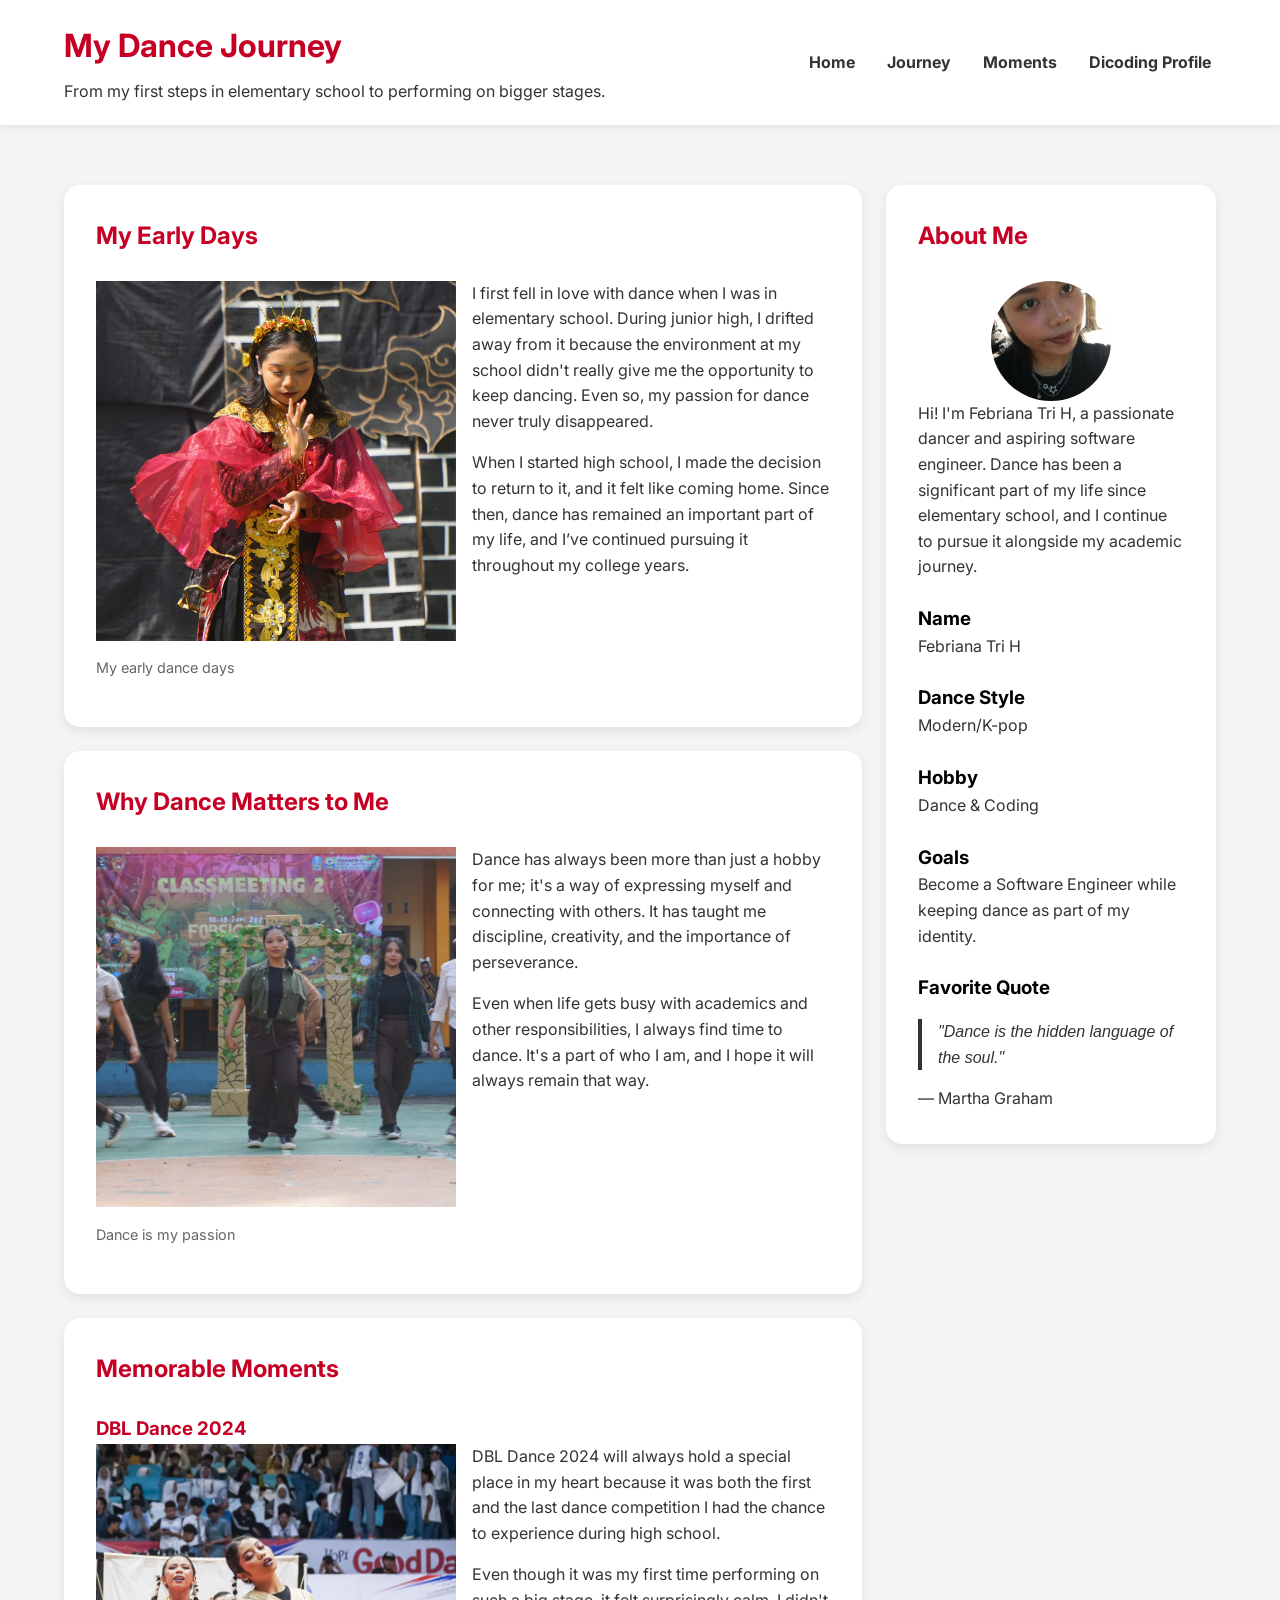
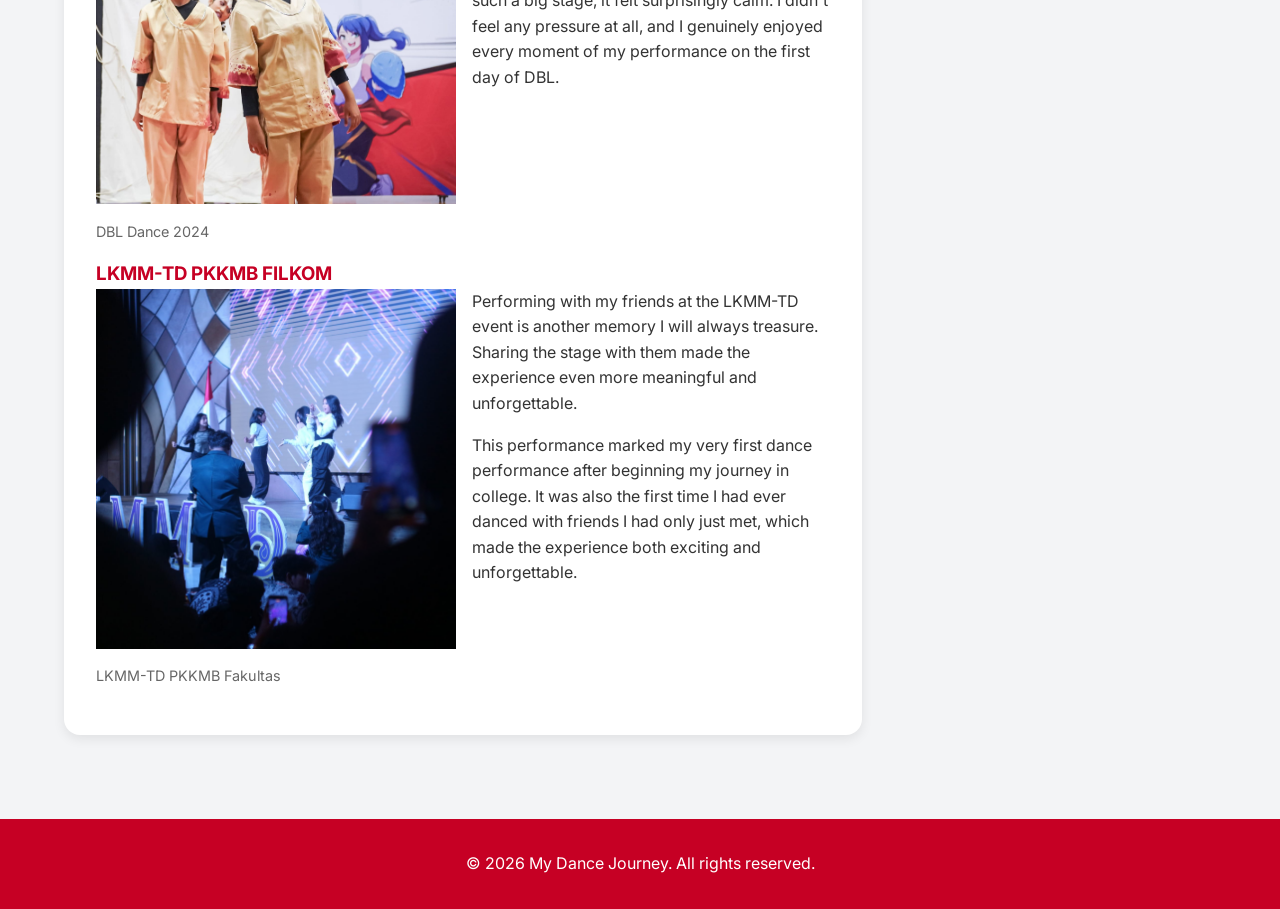
==== commit de9625fc: "Refactor layout and improve desktop UI" ====
--- a/index.html
+++ b/index.html
@@ -13,20 +13,22 @@
     <link href="https://fonts.googleapis.com/css2?family=Inter:ital,opsz,wght@0,14..32,100..900;1,14..32,100..900&display=swap" rel="stylesheet">
 </head>
 <body>
-    <header class="container">
-        <div class="logo">
-            <h1>My Dance Journey</h1>
-            <p>From my first steps in elementary school to performing on bigger stages.</p>
+    <header>
+        <div class="container header-content">
+            <div class="logo">
+                <h1>My Dance Journey</h1>
+                <p>From my first steps in elementary school to performing on bigger stages.</p>
+            </div>
+
+            <nav>
+                <ul>
+                    <li><a href="index.html">Home</a></li>
+                    <li><a href="#journey">Journey</a></li>
+                    <li><a href="#memorable-moments">Moments</a></li>
+                    <li><a href="https://www.dicoding.com/users/anaa1004">Dicoding Profile</a></li>
+                </ul>
+            </nav>
         </div>
-
-        <nav>
-        <ul>
-            <li><a href="index.html">Home</a></li>
-            <li><a href="#journey">Journey</a></li>
-            <li><a href="#memorable-moments">Moments</a></li>
-            <li><a href="https://www.dicoding.com/users/anaa1004">Dicoding Profile</a></li>
-        </ul>
-        </nav>
     </header>
 
     <main class="container">
--- a/assets/styles/style.css
+++ b/assets/styles/style.css
@@ -16,10 +16,15 @@
     color: #c60024;
 }
 
+.logo p {
+    margin-top: 0.5rem;
+}
+
 .container {
     max-width: 1200px;
     margin: 0 auto;
-    padding: 0 24px;
+    padding-left: 24px;
+    padding-right: 24px;
 }
 
 h2 {
@@ -38,7 +43,16 @@
     display: flex;
     gap: 1.5rem;
     align-items: flex-start;
-    padding:60px 0;
+    padding: 60px 0;
+}
+
+article {
+    scroll-margin-top: 140px;
+}
+
+html {
+    scroll-behavior: smooth;
+    scroll-padding-top: 140px;
 }
 
 #content {
@@ -50,15 +64,18 @@
 }
 
 header {
+    position: sticky;
+    top: 0;
+    background: white;
+    z-index: 100;
+    box-shadow: 0 2px 8px rgba(0, 0, 0, .08);
+}
+
+.header-content {
     display: flex;
     justify-content: space-between;
     align-items: center;
-    padding: 20px 0;
-    background-color: #ffffff;
-    color: #333333;
-    position: sticky;
-    top: 0;
-    z-index: 100;
+    padding: 20px 24px;
 }
 
 nav ul {
@@ -116,6 +133,17 @@
     margin: 0 auto;
 }
 
+aside section {
+    margin-top: 1.5rem;
+}
+
+blockquote {
+    font-style: italic;
+    border-left: 4px solid #333333;
+    padding-left: 1rem;
+    margin: 1rem 0;
+}
+
 footer {
     text-align: center;
     padding: 2rem;
@@ -129,6 +157,12 @@
     border-radius: 16px;
     box-shadow: 0 4px 12px rgba(0, 0, 0, .08);
     margin-bottom: 1.5rem;
+    transition: transform 0.3s, box-shadow 0.3s;
+}
+
+.card:hover {
+    transform: translateY(-4px);
+    box-shadow: 0 8px 24px rgba(0, 0, 0, .12);
 }
 
 .card h2 {
@@ -149,7 +183,36 @@
     margin-bottom: 1rem;
 }
 
-
-
-
-
+@media screen and (max-width: 768px) {
+    .header-content {
+        flex-direction: column;
+        gap: 1rem;
+    }
+
+    nav ul {
+        flex-wrap: wrap;
+        justify-content: center;
+    }
+
+    main {
+        flex-direction: column;
+    }
+
+    .article-content {
+        flex-direction: column;
+    }
+
+    .article-image img {
+        max-width: 100%;
+        height: auto;
+    }
+
+    aside {
+        width: 100%;
+    }
+}
+
+
+
+
+
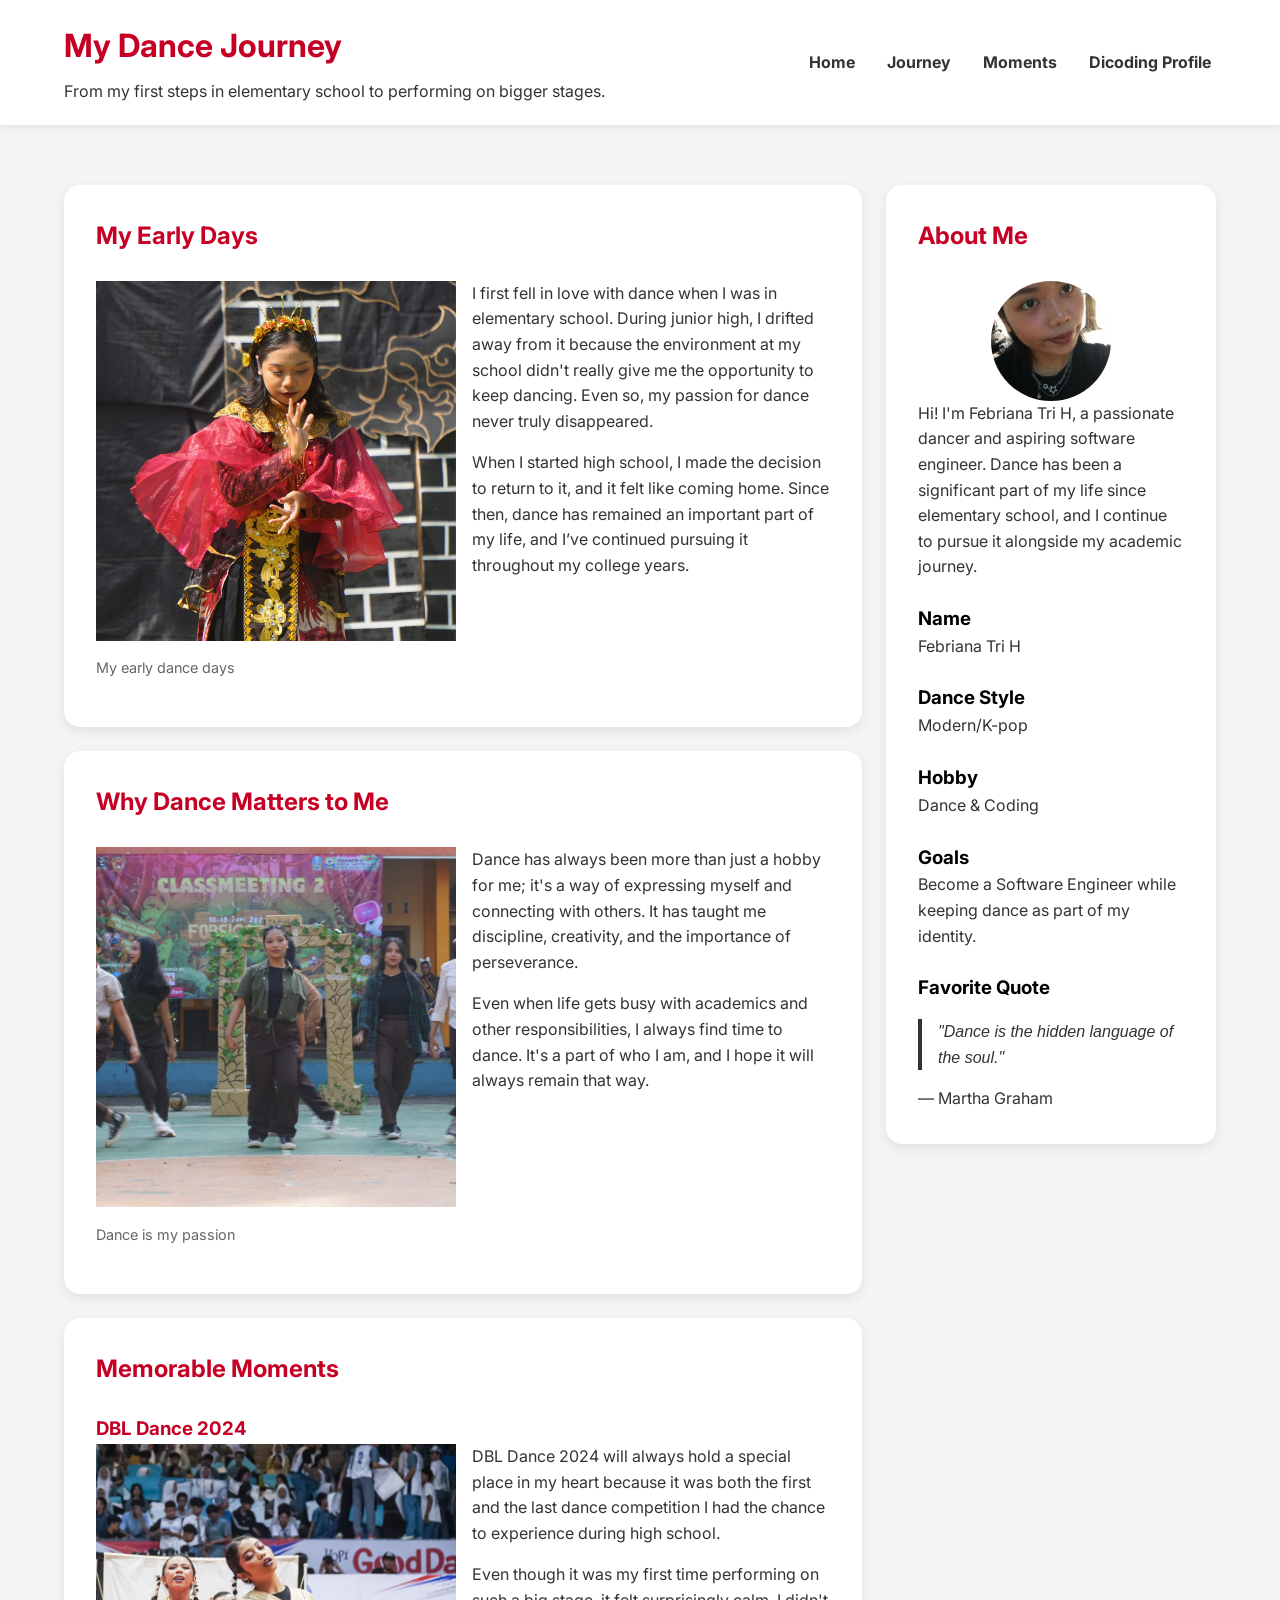
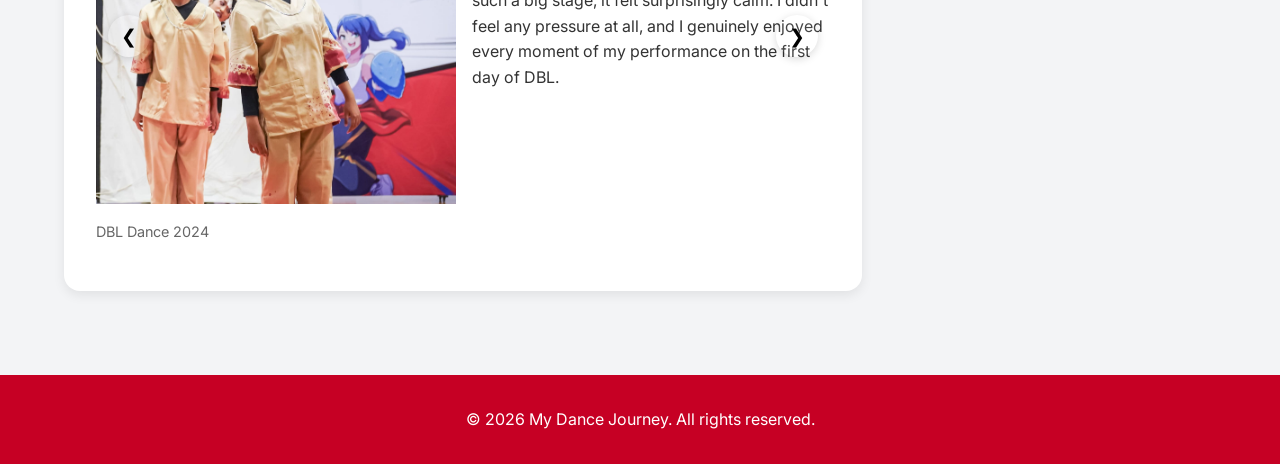
==== commit 8673a19a: "Add image slider for memorable moments" ====
--- a/index.html
+++ b/index.html
@@ -33,6 +33,7 @@
 
     <main class="container">
         <div id="content">
+
             <article id="journey" class="card">
                 <h2>My Early Days</h2>
                 <div class="article-content">
@@ -46,6 +47,7 @@
                     </div>
                 </div>
             </article>
+
             <article id="why-dance" class="card">
                 <h2>Why Dance Matters to Me</h2>
                 <div class="article-content">
@@ -59,35 +61,44 @@
                     </div>
                 </div>
             </article>
+
             <article id="memorable-moments" class="card">
                 <h2>Memorable Moments</h2>
-                <div class="moments-slider">
-                    <div class="moment">
-                        <h3>DBL Dance 2024</h3>
-                        <div class="article-content">
-                            <figure class="article-image">
-                                <img src="assets/images/foto3.jpeg" alt="DBL Dance 2024">
-                                <figcaption>DBL Dance 2024</figcaption>
-                            </figure>
-                            <div class="article-text">
-                                <p>DBL Dance 2024 will always hold a special place in my heart because it was both the first and the last dance competition I had the chance to experience during high school.</p>
-                                <p>Even though it was my first time performing on such a big stage, it felt surprisingly calm. I didn't feel any pressure at all, and I genuinely enjoyed every moment of my performance on the first day of DBL.</p>
+                <div class="slider">
+                    <button class="prev">&#10094;</button>
+                    <div class="slider-container">
+                        <div class="slides">
+
+                            <div class="moment">
+                                <h3>DBL Dance 2024</h3>
+                                <div class="article-content">
+                                    <figure class="article-image">
+                                        <img src="assets/images/foto3.jpeg" alt="DBL Dance 2024">
+                                        <figcaption>DBL Dance 2024</figcaption>
+                                    </figure>
+                                <div class="article-text">
+                                    <p>DBL Dance 2024 will always hold a special place in my heart because it was both the first and the last dance competition I had the chance to experience during high school.</p>
+                                    <p>Even though it was my first time performing on such a big stage, it felt surprisingly calm. I didn't feel any pressure at all, and I genuinely enjoyed every moment of my performance on the first day of DBL.</p>
+                                </div>
+                                </div>
+                            </div>
+
+                            <div class="moment">
+                                <h3>LKMM-TD PKKMB FILKOM</h3>
+                                <div class="article-content">
+                                    <figure class="article-image">
+                                        <img src="assets/images/foto2.jpeg" alt="LKMM-TD PKKMB Fakultas">
+                                        <figcaption>LKMM-TD PKKMB Fakultas</figcaption>
+                                    </figure>
+                                <div class="article-text">
+                                    <p>Performing with my friends at the LKMM-TD event is another memory I will always treasure. Sharing the stage with them made the experience even more meaningful and unforgettable.</p>
+                                    <p>This performance marked my very first dance performance after beginning my journey in college. It was also the first time I had ever danced with friends I had only just met, which made the experience both exciting and unforgettable.</p>
+                                </div>
+                                </div>
                             </div>
                         </div>
                     </div>
-                    <div class="moment">
-                        <h3>LKMM-TD PKKMB FILKOM</h3>
-                        <div class="article-content">
-                            <figure class="article-image">
-                                <img src="assets/images/foto2.jpeg" alt="LKMM-TD PKKMB Fakultas">
-                                <figcaption>LKMM-TD PKKMB Fakultas</figcaption>
-                            </figure>
-                            <div class="article-text">
-                                <p>Performing with my friends at the LKMM-TD event is another memory I will always treasure. Sharing the stage with them made the experience even more meaningful and unforgettable.</p>
-                                <p>This performance marked my very first dance performance after beginning my journey in college. It was also the first time I had ever danced with friends I had only just met, which made the experience both exciting and unforgettable.</p>
-                            </div>
-                        </div>
-                    </div>
+                    <button class="next">&#10095;</button>
                 </div>
             </article>
         </div>
@@ -127,12 +138,13 @@
             </section>
         </aside>
             
-
     </main>
 
     <footer>
         <p>&copy; 2026 My Dance Journey. All rights reserved.</p>
     </footer>
 
+    <script src="assets/scripts/script.js"></script>
+
 </body>
 </html>
--- a/assets/styles/style.css
+++ b/assets/styles/style.css
@@ -187,11 +187,13 @@
     .header-content {
         flex-direction: column;
         gap: 1rem;
+        text-align: center;
     }
 
     nav ul {
         flex-wrap: wrap;
         justify-content: center;
+        gap: 1rem;
     }
 
     main {
@@ -207,12 +209,54 @@
         height: auto;
     }
 
-    aside {
+    #content, aside {
         width: 100%;
     }
 }
 
-
-
-
-
+.slider {
+    position: relative;
+    display: flex;
+    align-items: center;
+}
+
+.slider-container {
+    overflow: hidden;
+    width: 100%;
+}
+
+.slides {
+    display: flex;
+    transition: transform 0.5s ease;
+}
+
+.moment {
+    min-width: 100%;
+}
+
+.prev, .next {
+    position: absolute;
+    top: 50%;
+    transform: translateY(-50%);
+    width: 42px;
+    height: 42px;
+    border: none;
+    border-radius: 50%;
+    cursor: pointer;
+
+    background: rgba(255, 255, 255, .09);
+    box-shadow: 0 2px 8px rgba(0, 0, 0, .15);
+
+    font-size: 1.2rem;
+}
+
+.prev {
+    left: 12px;
+}
+
+.next {
+    right: 12px;
+}
+
+
+
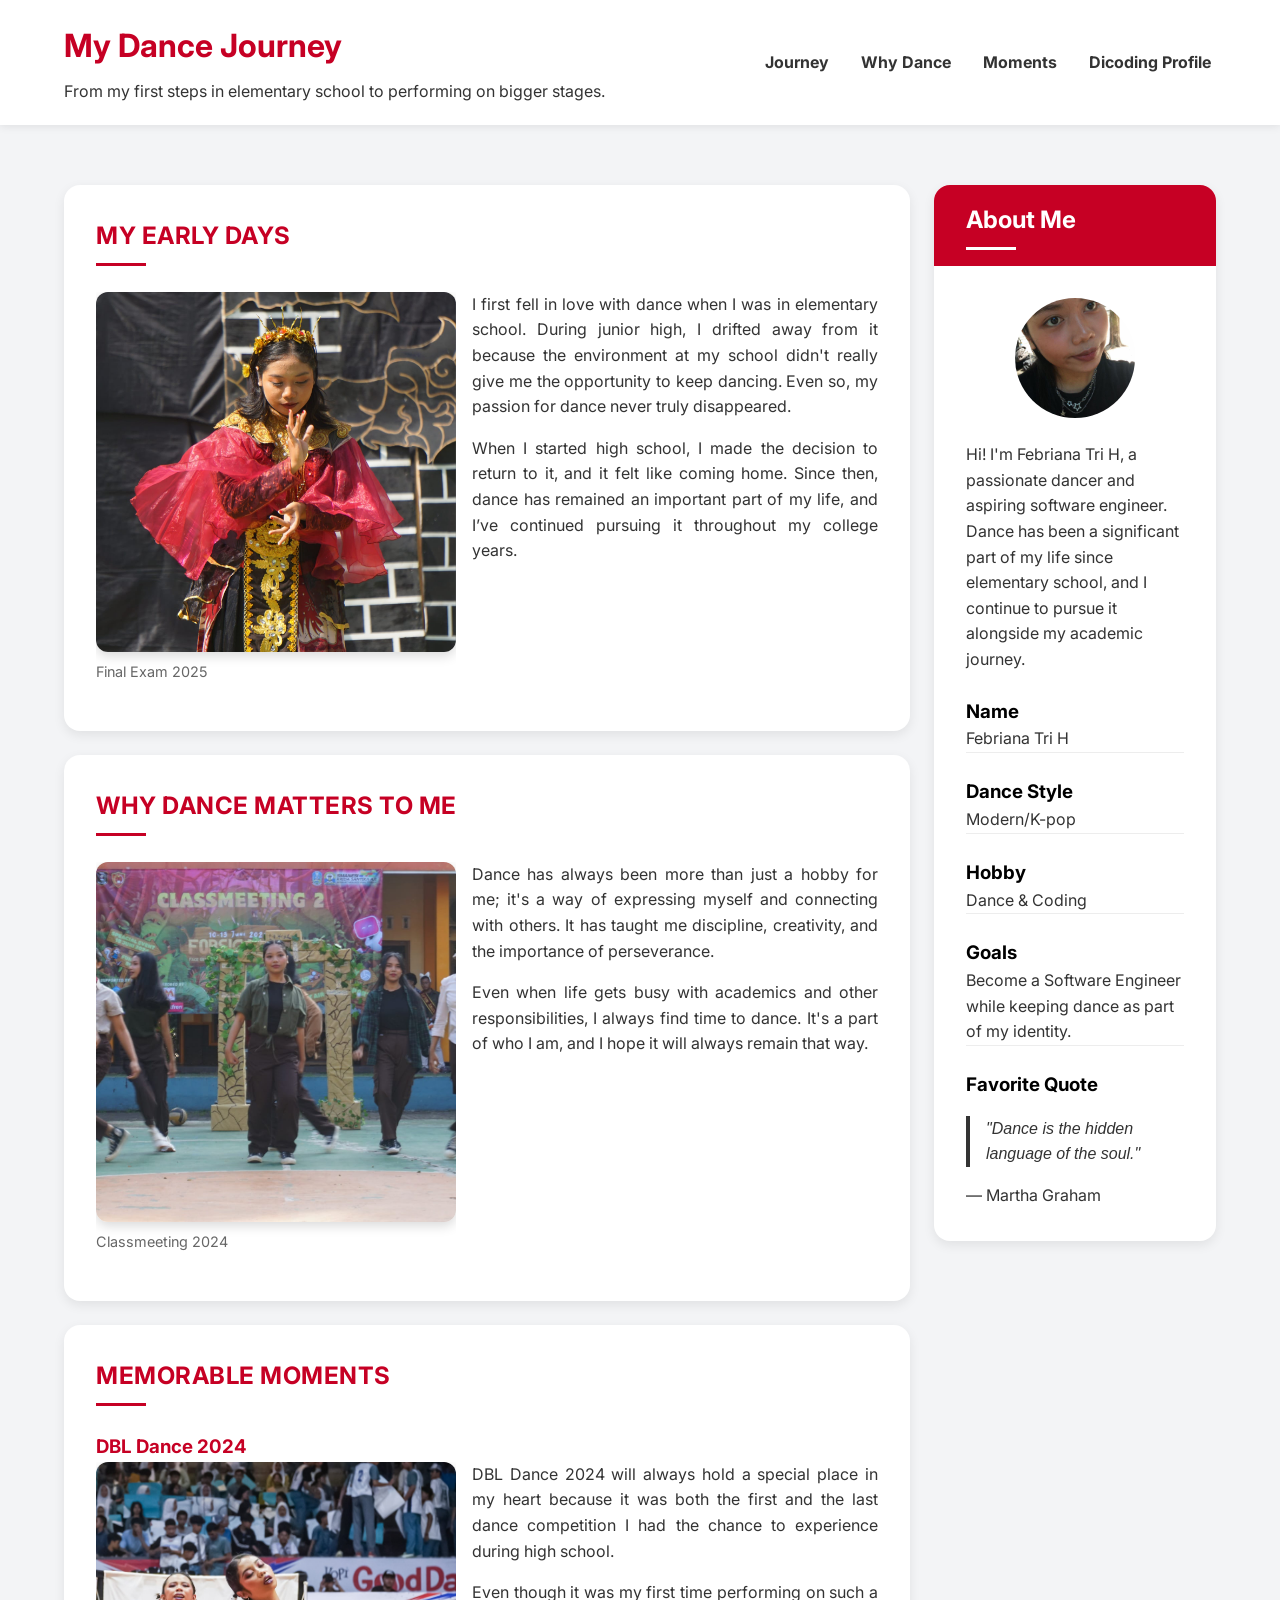
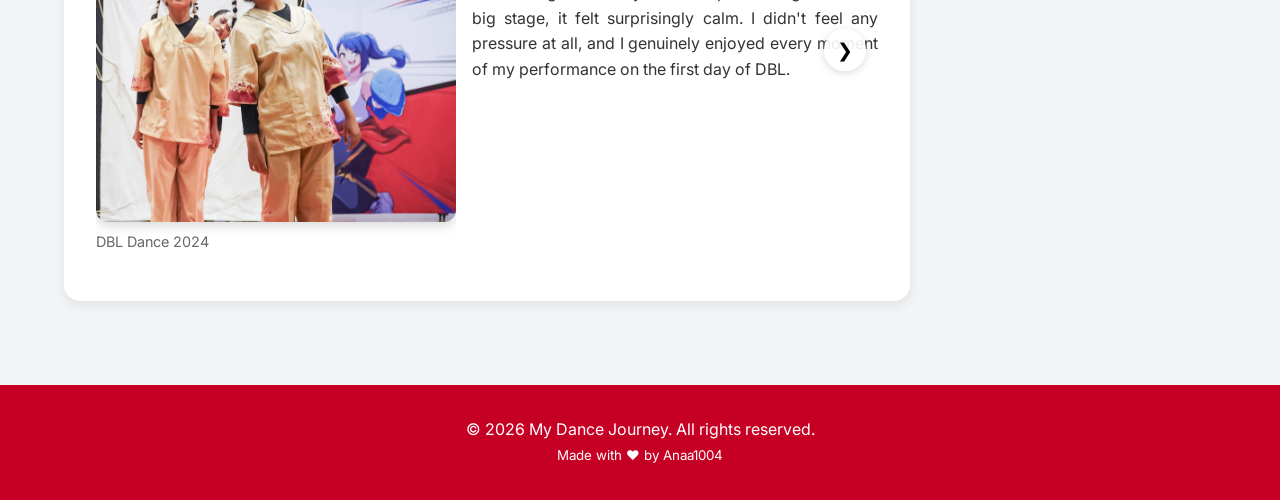
==== commit f8fe5d24: "Complete My Dance Journey website" ====
--- a/index.html
+++ b/index.html
@@ -22,10 +22,10 @@
 
             <nav>
                 <ul>
-                    <li><a href="index.html">Home</a></li>
-                    <li><a href="#journey">Journey</a></li>
+                    <li><a href="#first-journey">Journey</a></li>
+                    <li><a href="#why-dance">Why Dance</a></li>
                     <li><a href="#memorable-moments">Moments</a></li>
-                    <li><a href="https://www.dicoding.com/users/anaa1004">Dicoding Profile</a></li>
+                    <li><a href="https://www.dicoding.com/users/anaa1004" target="_blank" rel="noopener">Dicoding Profile</a></li>
                 </ul>
             </nav>
         </div>
@@ -34,12 +34,12 @@
     <main class="container">
         <div id="content">
 
-            <article id="journey" class="card">
+            <article id="first-journey" class="card">
                 <h2>My Early Days</h2>
                 <div class="article-content">
                     <figure class="article-image">
                         <img src="assets/images/foto1.jpeg" alt="My early dance days">
-                        <figcaption>My early dance days</figcaption>
+                        <figcaption>Final Exam 2025</figcaption>
                     </figure>
                     <div class="article-text">
                         <p>I first fell in love with dance when I was in elementary school. During junior high, I drifted away from it because the environment at my school didn't really give me the opportunity to keep dancing. Even so, my passion for dance never truly disappeared.</p>
@@ -53,7 +53,7 @@
                 <div class="article-content">
                     <figure class="article-image">
                         <img src="assets/images/foto4.jpeg" alt="Dance is my passion">
-                        <figcaption>Dance is my passion</figcaption>
+                        <figcaption>Classmeeting 2024</figcaption>
                     </figure>
                     <div class="article-text">
                         <p>Dance has always been more than just a hobby for me; it's a way of expressing myself and connecting with others. It has taught me discipline, creativity, and the importance of perseverance.</p>
@@ -65,7 +65,7 @@
             <article id="memorable-moments" class="card">
                 <h2>Memorable Moments</h2>
                 <div class="slider">
-                    <button class="prev">&#10094;</button>
+                    <button type="button" class="prev" aria-label="Previous slide">&#10094;</button>
                     <div class="slider-container">
                         <div class="slides">
 
@@ -98,50 +98,55 @@
                             </div>
                         </div>
                     </div>
-                    <button class="next">&#10095;</button>
+                    <button type="button" class="next" aria-label="Next slide">&#10095;</button>
                 </div>
             </article>
         </div>
 
-        <aside class="card">
-            <h2>About Me</h2>
-            <img src="assets/images/profile.jpeg" alt="Profile Picture">
+        <aside>
+            <article class="card">
+                <div class="aside-header">
+                    <h2>About Me</h2>
+                </div>
+                <img src="assets/images/profile.jpeg" alt="Profile Picture">
 
-            <p>Hi! I'm Febriana Tri H, a passionate dancer and aspiring software engineer. Dance has been a significant part of my life since elementary school, and I continue to pursue it alongside my academic journey.</p>
+                <p>Hi! I'm Febriana Tri H, a passionate dancer and aspiring software engineer. Dance has been a significant part of my life since elementary school, and I continue to pursue it alongside my academic journey.</p>
 
-            <section>
-                <h3>Name</h3>
-                <p>Febriana Tri H</p>
-            </section>
+                <section>
+                    <h3>Name</h3>
+                    <p>Febriana Tri H</p>
+                </section>
 
-            <section>
-                <h3>Dance Style</h3>
-                <p>Modern/K-pop</p>
-            </section>
+                <section>
+                    <h3>Dance Style</h3>
+                    <p>Modern/K-pop</p>
+                </section>
 
-            <section>
-                <h3>Hobby</h3>
-                <p>Dance & Coding</p>
-            </section>
+                <section>
+                    <h3>Hobby</h3>
+                    <p>Dance & Coding</p>
+                </section>
 
-            <section>
-                <h3>Goals</h3>
-                <p>Become a Software Engineer while keeping dance as part of my identity.</p>
-            </section>
+                <section>
+                    <h3>Goals</h3>
+                    <p>Become a Software Engineer while keeping dance as part of my identity.</p>
+                </section>
 
-            <section>
-                <h3>Favorite Quote</h3>
-                <blockquote>
-                    "Dance is the hidden language of the soul."
-                </blockquote>
-                <p>— Martha Graham</p>
-            </section>
+                <section>
+                    <h3>Favorite Quote</h3>
+                    <blockquote>
+                        "Dance is the hidden language of the soul."
+                    </blockquote>
+                    <p>— Martha Graham</p>
+                </section>
+            </article>
         </aside>
             
     </main>
 
     <footer>
         <p>&copy; 2026 My Dance Journey. All rights reserved.</p>
+        <small>Made with ❤️ by Anaa1004</small>
     </footer>
 
     <script src="assets/scripts/script.js"></script>
--- a/assets/styles/style.css
+++ b/assets/styles/style.css
@@ -47,12 +47,12 @@
 }
 
 article {
-    scroll-margin-top: 140px;
+    scroll-margin-top: 75px;
 }
 
 html {
     scroll-behavior: smooth;
-    scroll-padding-top: 140px;
+    scroll-padding-top: 75px;
 }
 
 #content {
@@ -93,14 +93,29 @@
 }
 
 nav a {
+    position: relative;
     text-decoration: none;
     color: #333333;
     font-weight: bold;
-    transition: color 0.3s;
+    transition: color 0.3s ease;
 }
 
 nav a:hover {
     color: #c60024;
+}
+
+nav a.active {
+    color: #c60024;
+}
+
+nav a.active::after {
+    content: "";
+    position: absolute;
+    left: 0;
+    bottom: -6px;
+    width: 100%;
+    height: 2px;
+    background: #c60024;
 }
 
 figure {
@@ -115,13 +130,23 @@
 
 .article-image {
     flex-shrink: 0;
+    overflow: hidden;
 }
 
 .article-image img {
+    display: block;
     width: 100%;
     max-width: 360px;
-    height: 360px;
+    height: auto;
+    aspect-ratio: 1 / 1;
     object-fit: cover;
+    transition: transform .4s ease;
+    border-radius: 12px;
+    box-shadow: 0 4px 12px rgba(0, 0, 0, .15);
+}
+
+.article-image:hover img {
+    transform: scale(1.05);
 }
 
 aside img {
@@ -130,11 +155,44 @@
     object-fit: cover;
     border-radius: 50%;
     display: block;
-    margin: 0 auto;
+    margin: 0 auto 1.5rem;
+}
+
+.aside-header{
+    background:#c60024;
+    padding:1rem 2rem;
+    margin: -2rem -2rem 2rem;
+    border-radius:16px 16px 0 0;
+}
+
+.aside-header h2{
+    color: white;
+    margin: 0;
+    display: inline-block;
+}
+
+.aside-header h2::after{
+    content:"";
+    display:block;
+    width: 50px;
+    height:3px;
+    background:white;
+    margin-top: 8px;
 }
 
 aside section {
+    padding-top: .8rem 0;
     margin-top: 1.5rem;
+    border-bottom: 1px solid #ecececec;
+    transition: .3s;
+}
+
+aside section:hover {
+    padding-left: 8px;
+}
+
+aside section:last-child {
+    border-bottom: none;
 }
 
 blockquote {
@@ -165,8 +223,21 @@
     box-shadow: 0 8px 24px rgba(0, 0, 0, .12);
 }
 
-.card h2 {
+#content .card h2 {
+    position: relative;
+    display: inline-block;
     margin-bottom: 1.6rem;
+    text-transform: uppercase;
+    letter-spacing: .5px;
+}
+
+#content .card h2::after {
+    content: "";
+    display: block;
+    width: 50px;
+    height: 3px;
+    background: #c60024;
+    margin-top: 8px;
 }
 
 .article-content {
@@ -176,48 +247,19 @@
 }
 
 .article-text {
-    flex: 1;
+    flex: 1.5;
+    text-align: justify;
 }
 
 .article-text p {
     margin-bottom: 1rem;
-}
-
-@media screen and (max-width: 768px) {
-    .header-content {
-        flex-direction: column;
-        gap: 1rem;
-        text-align: center;
-    }
-
-    nav ul {
-        flex-wrap: wrap;
-        justify-content: center;
-        gap: 1rem;
-    }
-
-    main {
-        flex-direction: column;
-    }
-
-    .article-content {
-        flex-direction: column;
-    }
-
-    .article-image img {
-        max-width: 100%;
-        height: auto;
-    }
-
-    #content, aside {
-        width: 100%;
-    }
 }
 
 .slider {
     position: relative;
     display: flex;
     align-items: center;
+    overflow: hidden;
 }
 
 .slider-container {
@@ -243,11 +285,11 @@
     border: none;
     border-radius: 50%;
     cursor: pointer;
-
-    background: rgba(255, 255, 255, .09);
+    background: rgba(255,255,255,.9);
     box-shadow: 0 2px 8px rgba(0, 0, 0, .15);
-
     font-size: 1.2rem;
+    z-index: 10;
+    transition: .3s;
 }
 
 .prev {
@@ -258,5 +300,105 @@
     right: 12px;
 }
 
-
-
+.prev:hover,
+.next:hover {
+    background: #c60024;
+    color: white;
+}
+
+.prev:disabled,
+.next:disabled {
+    opacity: 0;
+    cursor: not-allowed;
+}
+
+img {
+    display: block;
+}
+
+@media screen and (max-width: 1200px) {
+    main {
+        flex-direction: column;
+    }
+
+    #content, aside {
+        width: 100%;
+    }
+
+    aside {
+        align-self: center;
+        max-width: 450px;
+    }
+}
+
+@media screen and (max-width: 768px) {
+    .logo {
+        text-align: center;
+    }
+
+    .header-content {
+        flex-direction: column;
+        gap: 1rem;
+        text-align: center;
+    }
+
+    nav ul {
+        flex-wrap: wrap;
+        justify-content: center;
+        gap: 1rem;
+    }
+
+    .article-content {
+        flex-direction: column;
+    }
+
+    .article-image img {
+        width: 100%;
+        max-width: 360px;
+        aspect-ratio: 1 / 1;
+        object-fit: cover;
+    }
+
+    .card {
+        padding: 1.5rem;
+    }
+
+    .prev {
+        left: 4px;
+    }
+
+    .next {
+        right: 4px;
+    }
+}
+
+@media screen and (max-width: 480px) {
+    .container {
+        padding: 0 16px;
+    }
+
+    .logo h1 {
+        font-size: 1.5rem;
+    }
+
+    .logo p {
+        font-size: 0.9rem;
+    }
+
+    nav ul {
+        flex-direction: column;
+        align-items: center;
+        gap: 0.75rem;
+    }
+
+    .prev, .next {
+        width: 36px;
+        height: 36px;
+        font-size: 1rem;
+    }
+}
+
+
+
+
+
